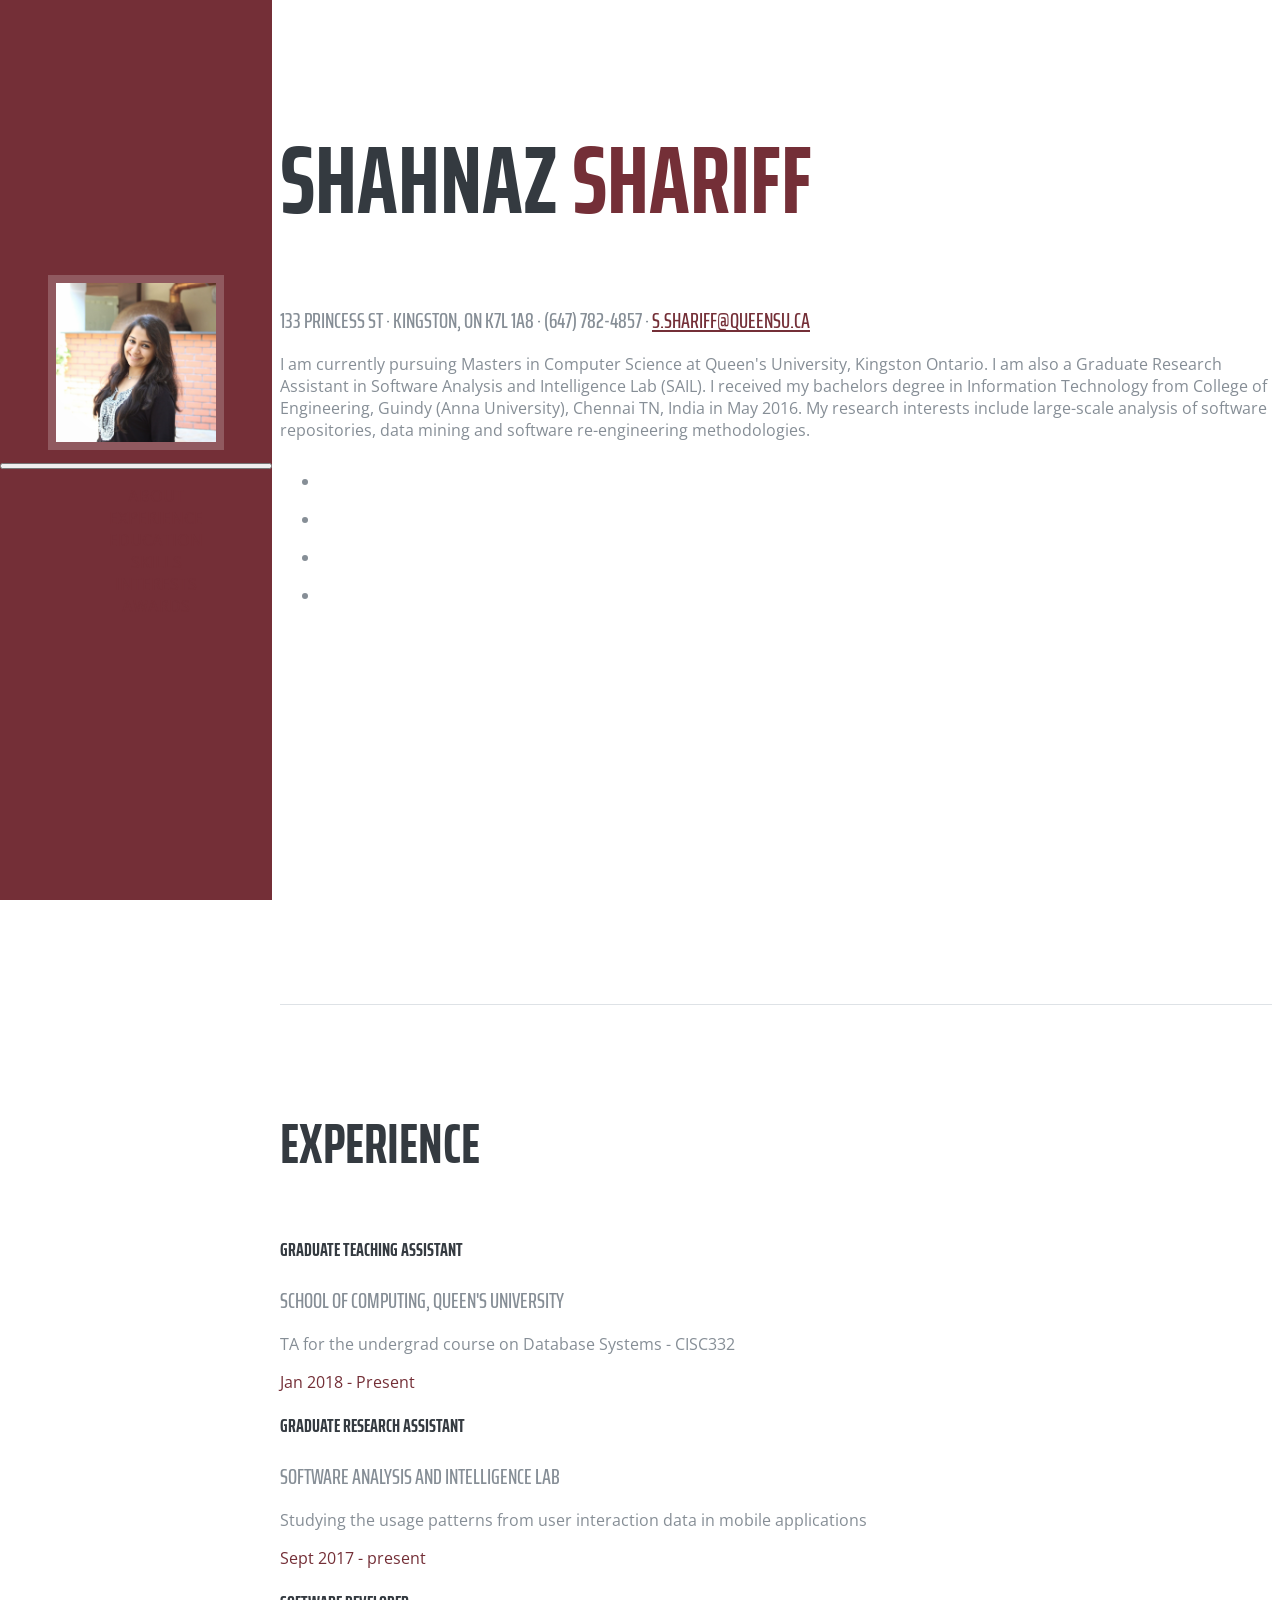
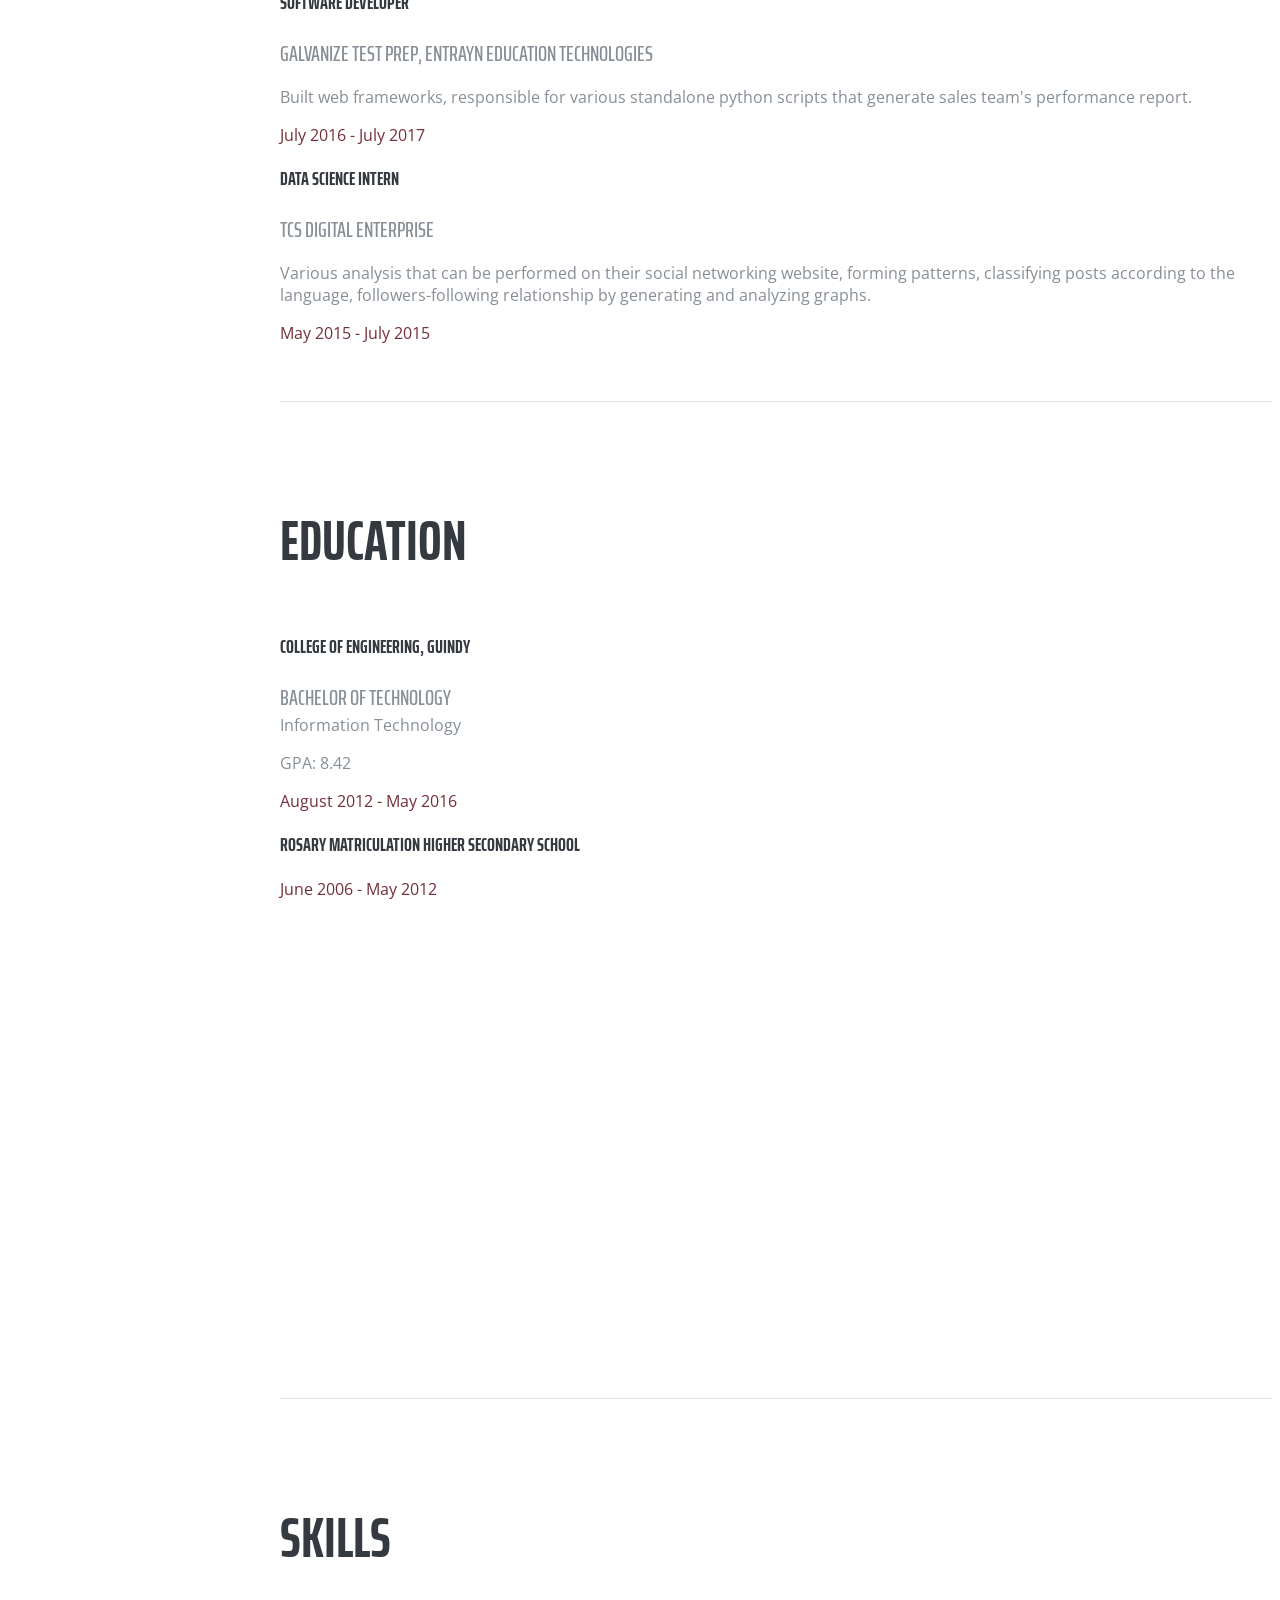
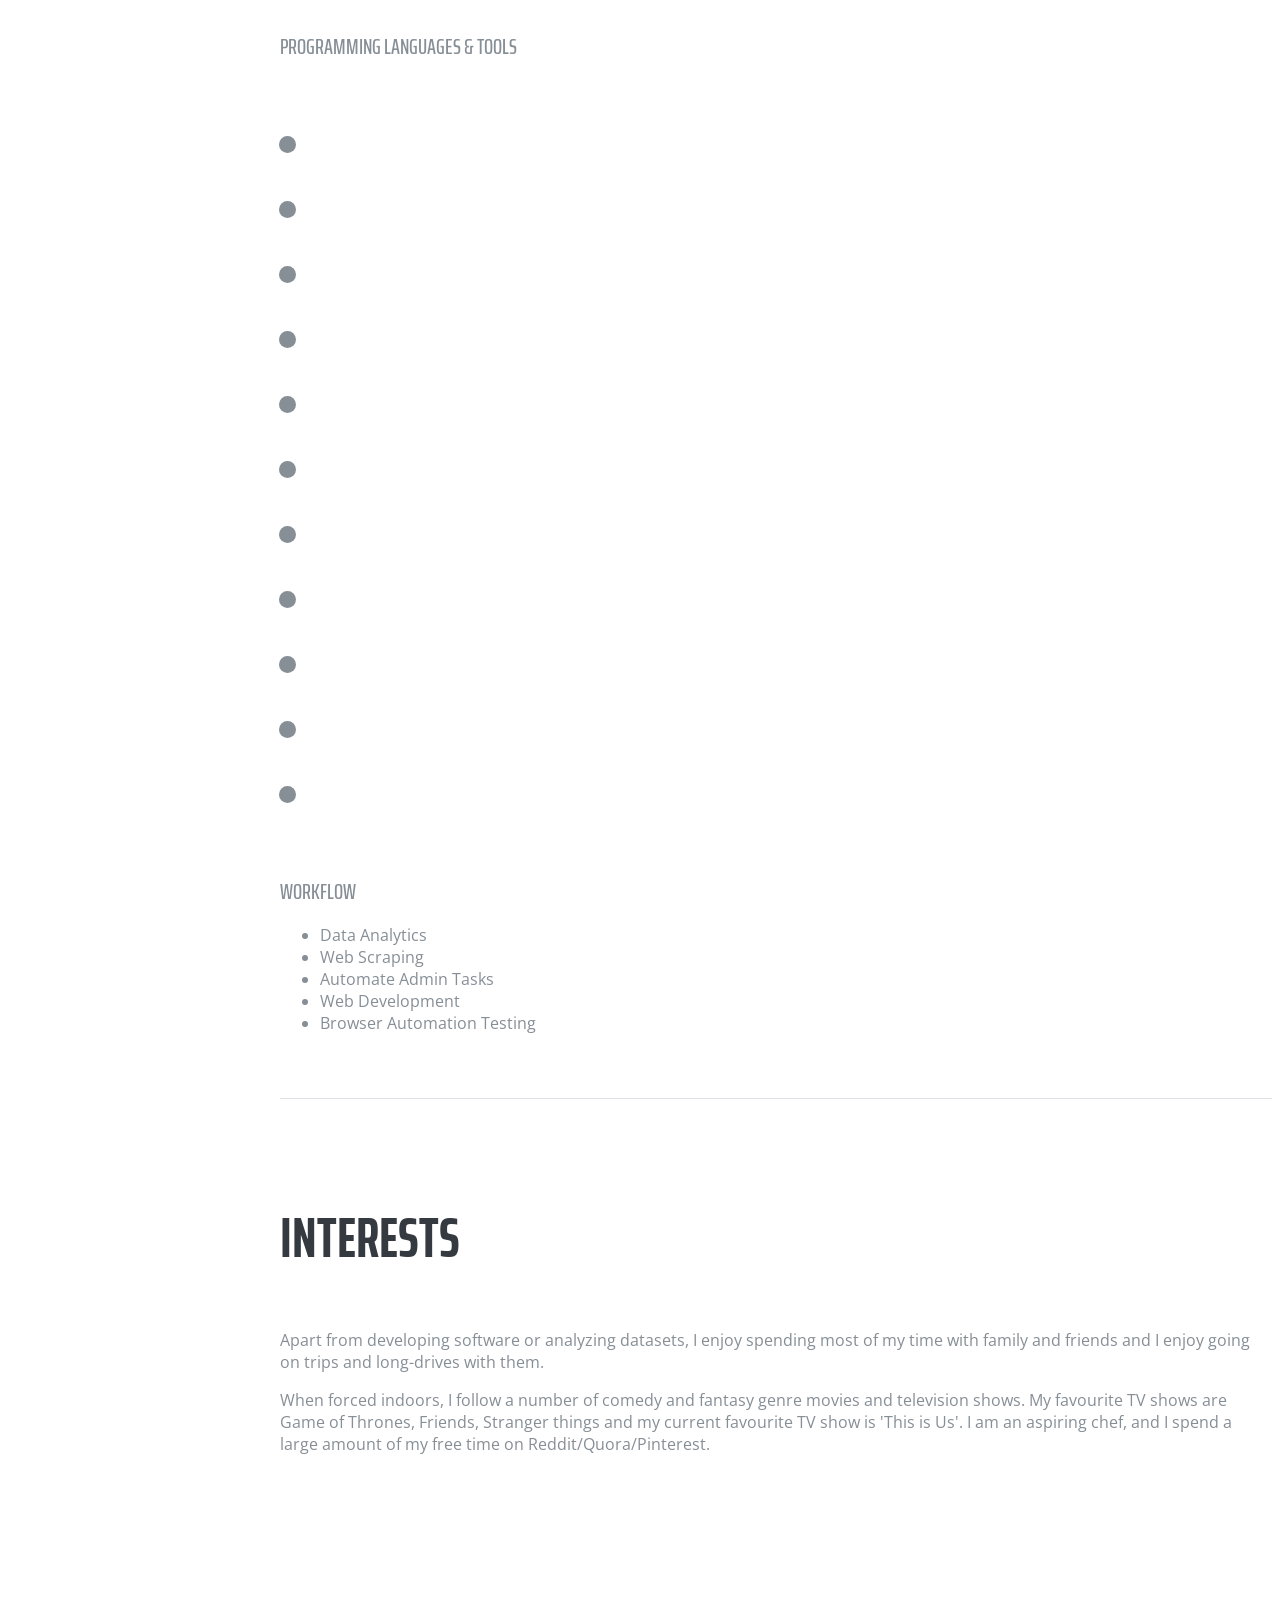
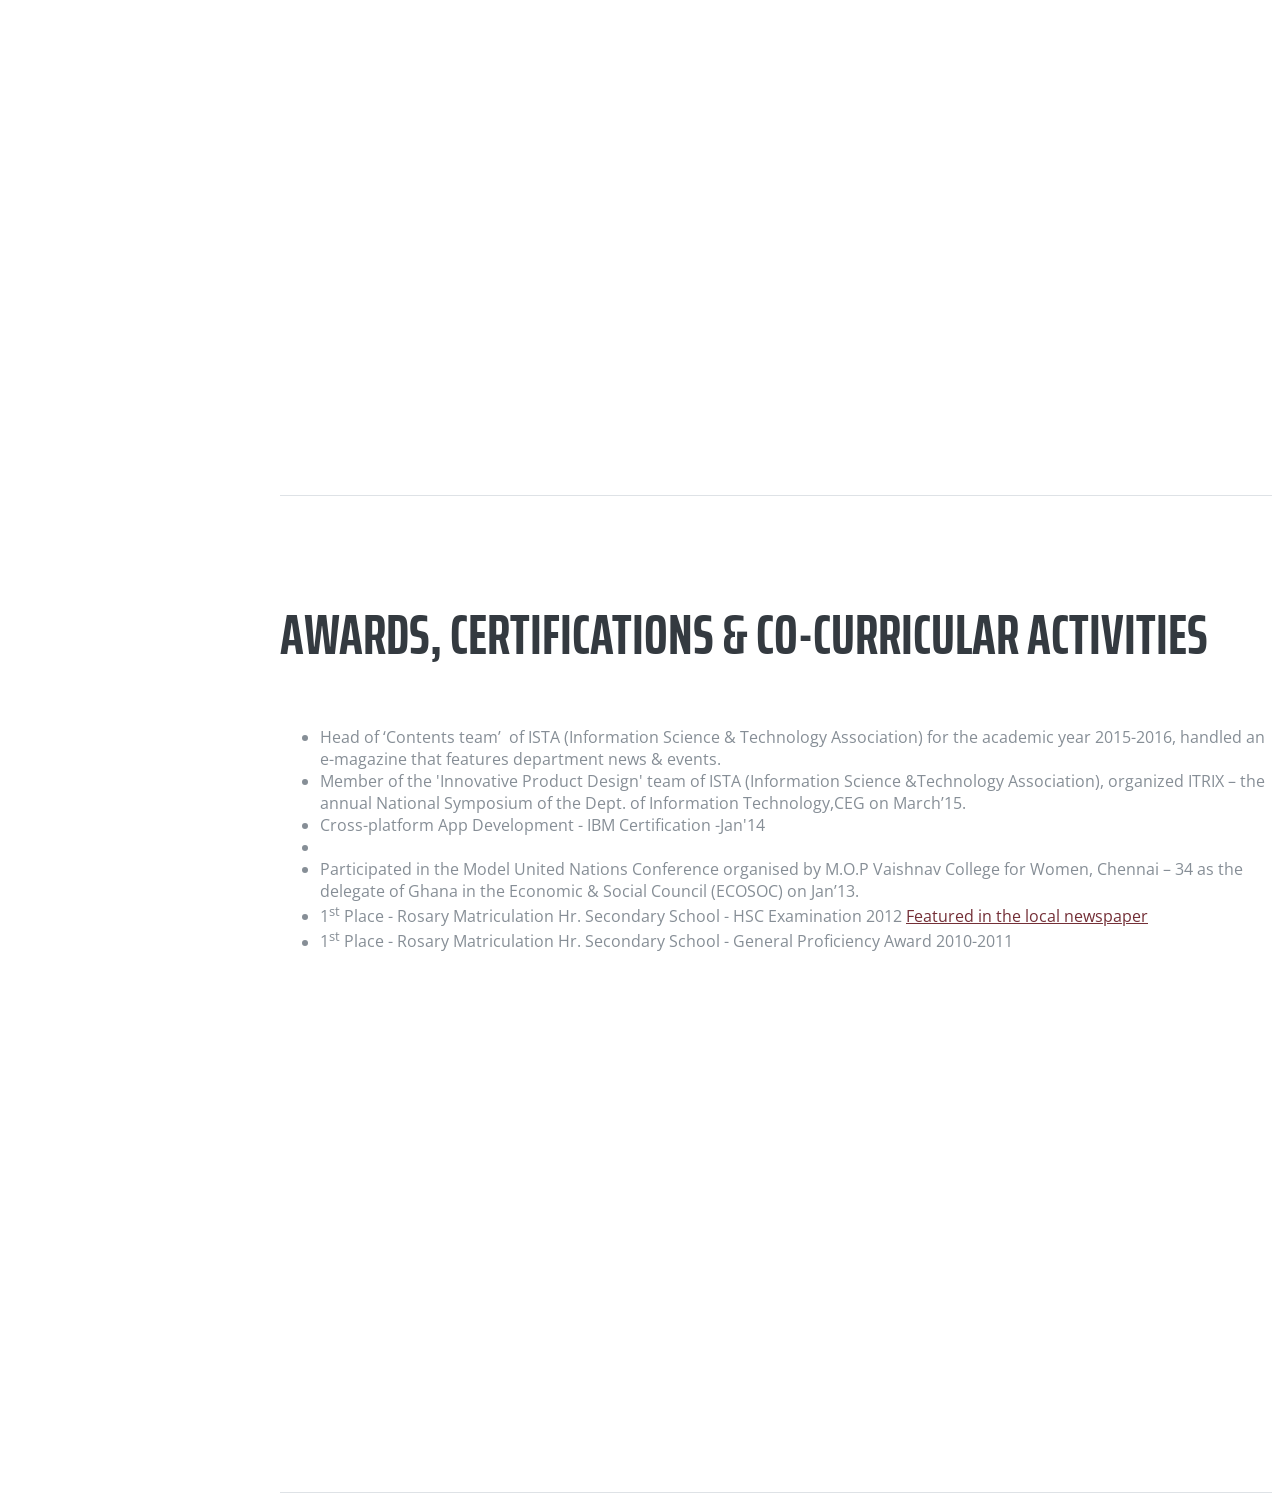
==== index.html @ 5e407c9b "change workflow" ====
<!DOCTYPE html>
<html lang="en">

  <head>

    <meta charset="utf-8">
    <meta name="viewport" content="width=device-width, initial-scale=1, shrink-to-fit=no">
    <meta name="description" content="">
    <meta name="author" content="">

    <title>Resume - Start Bootstrap Theme</title>

    <!-- Bootstrap core CSS -->
    <link href="vendor/bootstrap/css/bootstrap.min.css" rel="stylesheet">

    <!-- Custom fonts for this template -->
    <link href="https://fonts.googleapis.com/css?family=Saira+Extra+Condensed:100,200,300,400,500,600,700,800,900" rel="stylesheet">
    <link href="https://fonts.googleapis.com/css?family=Open+Sans:300,300i,400,400i,600,600i,700,700i,800,800i" rel="stylesheet">
    <link href="vendor/font-awesome/css/font-awesome.min.css" rel="stylesheet">
    <link href="vendor/devicons/css/devicons.min.css" rel="stylesheet">
    <link href="vendor/simple-line-icons/css/simple-line-icons.css" rel="stylesheet">

    <!-- Custom styles for this template -->
    <link href="css/resume.min.css" rel="stylesheet">

  </head>

  <body id="page-top">

    <nav class="navbar navbar-expand-lg navbar-dark bg-primary fixed-top" id="sideNav">
      <a class="navbar-brand js-scroll-trigger" href="#page-top">
        <span class="d-block d-lg-none"></span>
        <span class="d-none d-lg-block">
          <img class="img-fluid img-profile rounded-circle mx-auto mb-2" src="img/profile.jpg" alt="">
        </span>
      </a>
      <button class="navbar-toggler" type="button" data-toggle="collapse" data-target="#navbarSupportedContent" aria-controls="navbarSupportedContent" aria-expanded="false" aria-label="Toggle navigation">
        <span class="navbar-toggler-icon"></span>
      </button>
      <div class="collapse navbar-collapse" id="navbarSupportedContent">
        <ul class="navbar-nav">
          <li class="nav-item">
            <a class="nav-link js-scroll-trigger" href="#about">About</a>
          </li>
          <li class="nav-item">
            <a class="nav-link js-scroll-trigger" href="#experience">Experience</a>
          </li>
          <li class="nav-item">
            <a class="nav-link js-scroll-trigger" href="#education">Education</a>
          </li>
          <li class="nav-item">
            <a class="nav-link js-scroll-trigger" href="#skills">Skills</a>
          </li>
          <li class="nav-item">
            <a class="nav-link js-scroll-trigger" href="#interests">Interests</a>
          </li>
          <li class="nav-item">
            <a class="nav-link js-scroll-trigger" href="#awards">Awards</a>
          </li>
        </ul>
      </div>
    </nav>

    <div class="container-fluid p-0">

      <section class="resume-section p-3 p-lg-5 d-flex d-column" id="about">
        <div class="my-auto">
          <h1 class="mb-0">Shahnaz
            <span class="text-primary">Shariff</span>
          </h1>
          <div class="subheading mb-5">133 Princess St · Kingston, ON K7L 1A8 · (647) 782-4857 ·
            <a href="mailto:name@email.com">s.shariff@queensu.ca</a>
          </div>
          <p class="mb-5">I am currently pursuing Masters in Computer Science at Queen's University, Kingston Ontario. I am also a Graduate Research Assistant in Software Analysis and Intelligence Lab (SAIL). I received my bachelors degree in Information Technology from College of Engineering, Guindy (Anna University), Chennai TN, India in May 2016. My research interests include large-scale analysis of software repositories, data mining and software re-engineering methodologies.  </p>
          <ul class="list-inline list-social-icons mb-0">
            <li class="list-inline-item">
              <a href="https://www.facebook.com/shah.152">
                <span class="fa-stack fa-lg">
                  <i class="fa fa-circle fa-stack-2x"></i>
                  <i class="fa fa-facebook fa-stack-1x fa-inverse"></i>
                </span>
              </a>
            </li>
            <li class="list-inline-item">
              <a href="https://www.instagram.com/shahnazshariff/">
                <span class="fa-stack fa-lg">
                  <i class="fa fa-circle fa-stack-2x"></i>
                  <i class="fa fa-instagram fa-stack-1x fa-inverse"></i>
                </span>
              </a>
            </li>
            <li class="list-inline-item">
              <a href="https://www.linkedin.com/in/shahnazshariff/">
                <span class="fa-stack fa-lg">
                  <i class="fa fa-circle fa-stack-2x"></i>
                  <i class="fa fa-linkedin fa-stack-1x fa-inverse"></i>
                </span>
              </a>
            </li>
            <li class="list-inline-item">
              <a href="https://github.com/shahnazmshariff">
                <span class="fa-stack fa-lg">
                  <i class="fa fa-circle fa-stack-2x"></i>
                  <i class="fa fa-github fa-stack-1x fa-inverse"></i>
                </span>
              </a>
            </li>
          </ul>
        </div>
      </section>

      <section class="resume-section p-3 p-lg-5 d-flex flex-column" id="experience">
        <div class="my-auto">
          <h2 class="mb-5">Experience</h2>

          <div class="resume-item d-flex flex-column flex-md-row mb-5">
            <div class="resume-content mr-auto">
              <h3 class="mb-0">Graduate Teaching Assistant</h3>
              <div class="subheading mb-3">School of Computing, Queen's University</div>
              <p>TA for the undergrad course on Database Systems - CISC332</p>
            </div>
            <div class="resume-date text-md-right">
              <span class="text-primary">Jan 2018 - Present</span>
            </div>
          </div>

          <div class="resume-item d-flex flex-column flex-md-row mb-5">
            <div class="resume-content mr-auto">
              <h3 class="mb-0">Graduate Research Assistant</h3>
              <div class="subheading mb-3">Software Analysis and Intelligence Lab</div>
              <p>Studying the usage patterns from user interaction data in mobile applications</p>
            </div>
            <div class="resume-date text-md-right">
              <span class="text-primary">Sept 2017 - present</span>
            </div>
          </div>

          <div class="resume-item d-flex flex-column flex-md-row mb-5">
            <div class="resume-content mr-auto">
              <h3 class="mb-0">Software Developer</h3>
              <div class="subheading mb-3">Galvanize Test Prep, Entrayn Education Technologies</div>
              <p>Built web frameworks, responsible for various standalone python scripts that generate sales team's performance report.</p>
            </div>
            <div class="resume-date text-md-right">
              <span class="text-primary">July 2016 - July 2017</span>
            </div>
          </div>

          <div class="resume-item d-flex flex-column flex-md-row">
            <div class="resume-content mr-auto">
              <h3 class="mb-0">Data Science Intern</h3>
              <div class="subheading mb-3">TCS Digital Enterprise</div>
              <p>Various analysis that can be performed on their social networking website, forming patterns, classifying posts according to the language, followers-following relationship by generating and analyzing graphs.</p>
            </div>
            <div class="resume-date text-md-right">
              <span class="text-primary">May 2015 - July 2015</span>
            </div>
          </div>

        </div>

      </section>

      <section class="resume-section p-3 p-lg-5 d-flex flex-column" id="education">
        <div class="my-auto">
          <h2 class="mb-5">Education</h2>

          <div class="resume-item d-flex flex-column flex-md-row mb-5">
            <div class="resume-content mr-auto">
              <h3 class="mb-0">College of Engineering, Guindy</h3>
              <div class="subheading mb-3">Bachelor of Technology</div>
              <div>Information Technology</div>
              <p>GPA: 8.42</p>
            </div>
            <div class="resume-date text-md-right">
              <span class="text-primary">August 2012 - May 2016</span>
            </div>
          </div>

          <div class="resume-item d-flex flex-column flex-md-row">
            <div class="resume-content mr-auto">
              <h3 class="mb-0">Rosary Matriculation Higher Secondary School</h3>
              <div class="subheading mb-3"></div>
              <p></p>
            </div>
            <div class="resume-date text-md-right">
              <span class="text-primary">June 2006 - May 2012</span>
            </div>
          </div>

        </div>
      </section>

      <section class="resume-section p-3 p-lg-5 d-flex flex-column" id="skills">
        <div class="my-auto">
          <h2 class="mb-5">Skills</h2>

          <div class="subheading mb-3">Programming Languages &amp; Tools</div>
          <ul class="list-inline list-icons">
            <li class="list-inline-item">
              <i class="devicons devicons-html5" title="HTML"></i>
            </li>
            <li class="list-inline-item">
              <i class="devicons devicons-css3" title="CSS"></i>
            </li>
            <li class="list-inline-item">
              <i class="devicons devicons-javascript" title="JS"></i>
            </li>
            <li class="list-inline-item">
              <i class="devicons devicons-jquery" title="JQuery"></i>
            </li>
            <li class="list-inline-item">
              <i class="devicons devicons-python" title="Python"></i>
            </li>
            <li class="list-inline-item">
              <i class="devicons devicons-postgresql" title="Postgresql"></i>
            </li>
            <li class="list-inline-item">
              <i class="devicons devicons-ubuntu" title="Ubuntu"></i>
            </li>
            <li class="list-inline-item">
              <i class="devicons devicons-linux" title="Linux"></i>
            </li>
            <li class="list-inline-item">
              <i class="devicons devicons-docker" title="Docker"></i>
            </li>
            <li class="list-inline-item">
              <i class="devicons devicons-drupal" title="Drupal"></i>
            </li>
            <li class="list-inline-item">
              <i class="devicons devicons-github" title="GitHub"></i>
            </li>
          </ul>

          <div class="subheading mb-3">Workflow</div>
          <ul class="fa-ul mb-0">
            <li>
              <i class="fa-li fa fa-check"></i>
              Data Analytics</li>
            <li>
              <i class="fa-li fa fa-check"></i>
              Web Scraping</li>
            <li>
              <i class="fa-li fa fa-check"></i>
              Automate Admin Tasks</li>
            <li>
              <i class="fa-li fa fa-check"></i>
              Web Development</li>
            <li>
              <i class="fa-li fa fa-check"></i>
              Browser Automation Testing</li>
          </ul>
        </div>
      </section>

      <section class="resume-section p-3 p-lg-5 d-flex flex-column" id="interests">
        <div class="my-auto">
          <h2 class="mb-5">Interests</h2>
          <p>Apart from developing software or analyzing datasets, I enjoy spending most of my time with family and friends and I enjoy going on trips and long-drives with them. </p>
          <p class="mb-0">When forced indoors, I follow a number of comedy and fantasy genre movies and television shows. My favourite TV shows are Game of Thrones, Friends, Stranger things and my current favourite TV show is 'This is Us'. I am an aspiring chef, and I spend a large amount of my free time on Reddit/Quora/Pinterest. </p>
        </div>
      </section>

      <section class="resume-section p-3 p-lg-5 d-flex flex-column" id="awards">
        <div class="my-auto">
          <h2 class="mb-5">Awards, Certifications &amp; Co-Curricular Activities</h2>
          <ul class="fa-ul mb-0">
            <li>
              <i class="fa-li fa fa-trophy text-warning"></i>Head of ‘Contents team’ ​ of ISTA (Information Science &amp; Technology Association) for the academic year 2015-2016, handled an e-magazine that features department news &amp; events.</li>
            <li>
              <i class="fa-li fa fa-trophy text-warning"></i>
              Member of the 'Innovative Product Design' team of ISTA (Information Science &amp;Technology Association), organized ITRIX – the annual National Symposium of the Dept. of Information Technology,CEG on March’15.</li>
            <li>
              <i class="fa-li fa fa-trophy text-warning"></i>
              Cross-platform App Development - IBM Certification -Jan'14</li>
            <li>
            <li>
              <i class="fa-li fa fa-trophy text-warning"></i>
              Participated in the Model United Nations Conference organised by M.O.P Vaishnav College for Women, Chennai – 34 as the delegate of Ghana in the Economic &amp; Social Council (ECOSOC) on Jan’13.</li>
            <li>
              <i class="fa-li fa fa-trophy text-warning"></i>
              1<sup>st</sup>
              Place - Rosary Matriculation Hr. Secondary School - HSC Examination 2012
              <a href="http://www.thehindu.com/features/downtown/toppers-of-mylapore/article3459130.ece">Featured in the local newspaper</a>
            </li>
            <li>
              <i class="fa-li fa fa-trophy text-warning"></i>
              1<sup>st</sup>
              Place - Rosary Matriculation Hr. Secondary School - General Proficiency Award 2010-2011</li>
          </ul>
        </div>
      </section>

    </div>

    <!-- Bootstrap core JavaScript -->
    <script src="vendor/jquery/jquery.min.js"></script>
    <script src="vendor/bootstrap/js/bootstrap.bundle.min.js"></script>

    <!-- Plugin JavaScript -->
    <script src="vendor/jquery-easing/jquery.easing.min.js"></script>

    <!-- Custom scripts for this template -->
    <script src="js/resume.min.js"></script>

  </body>

</html>
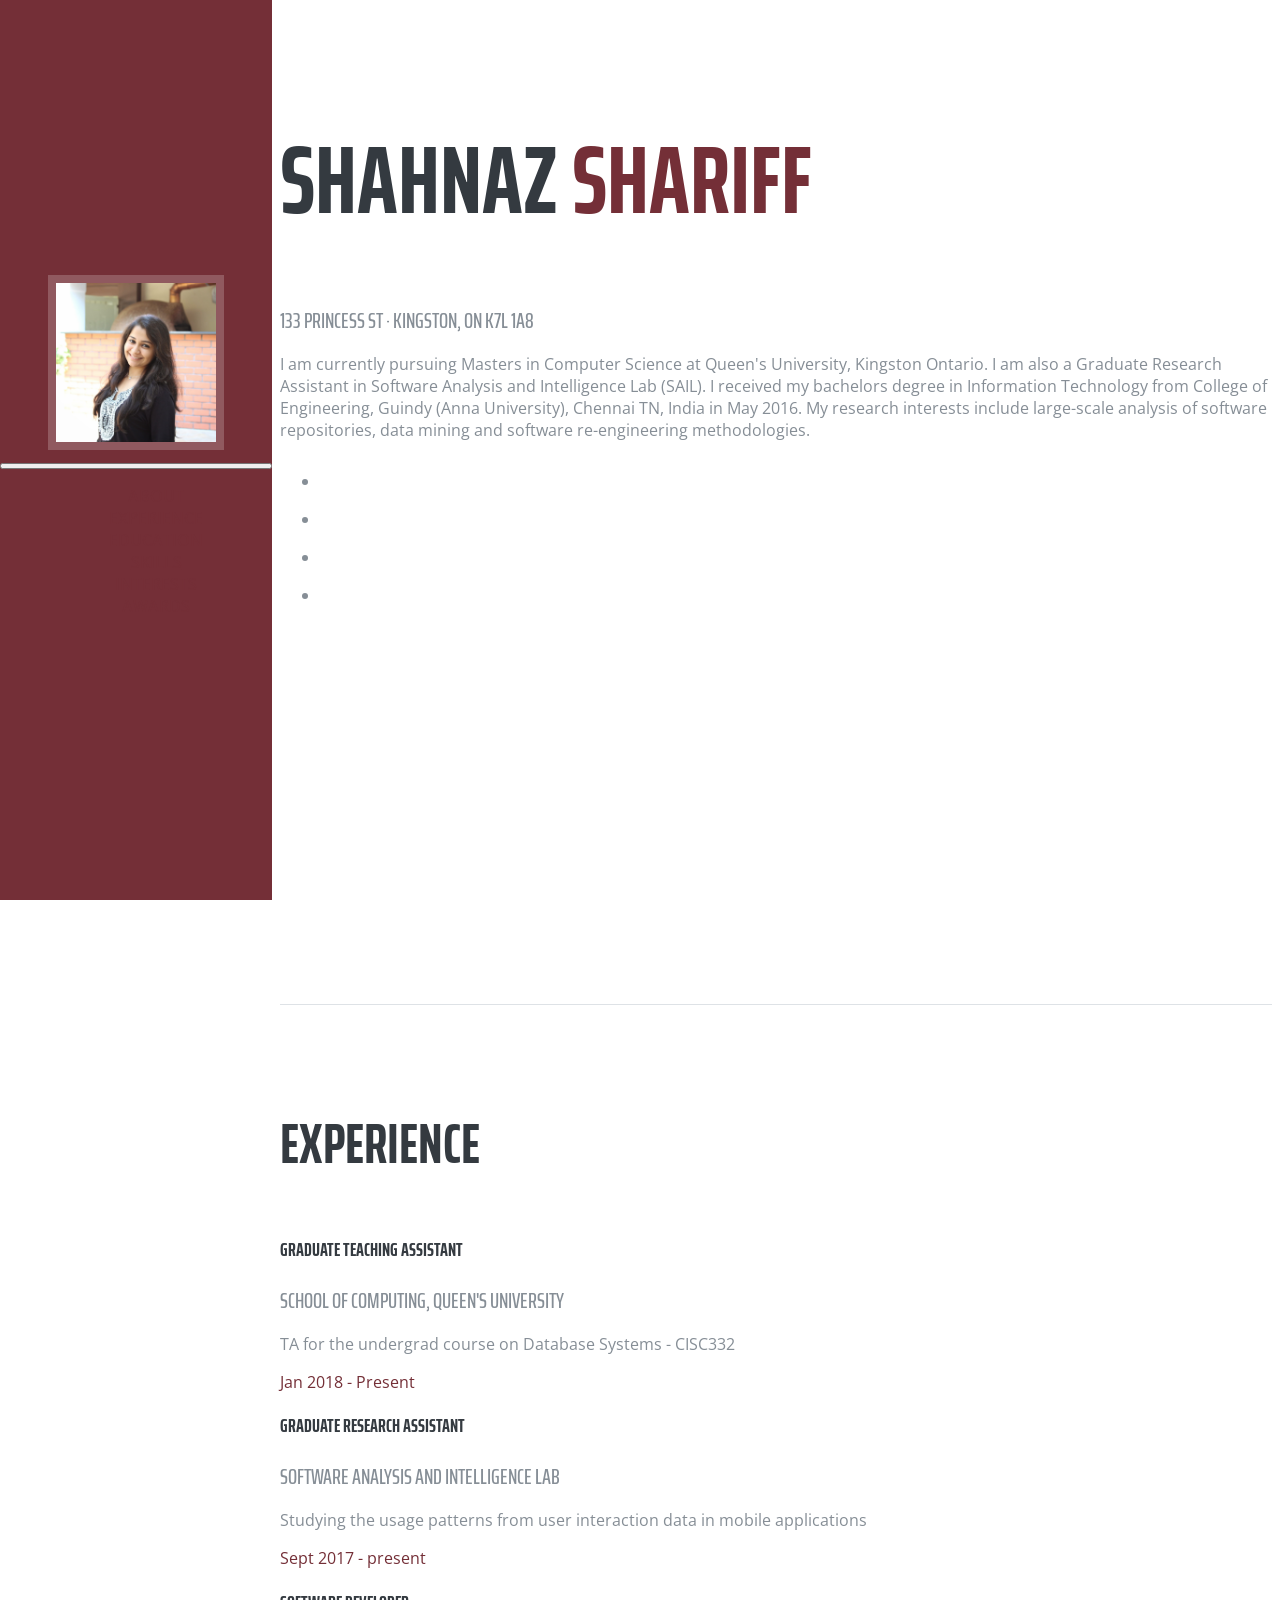
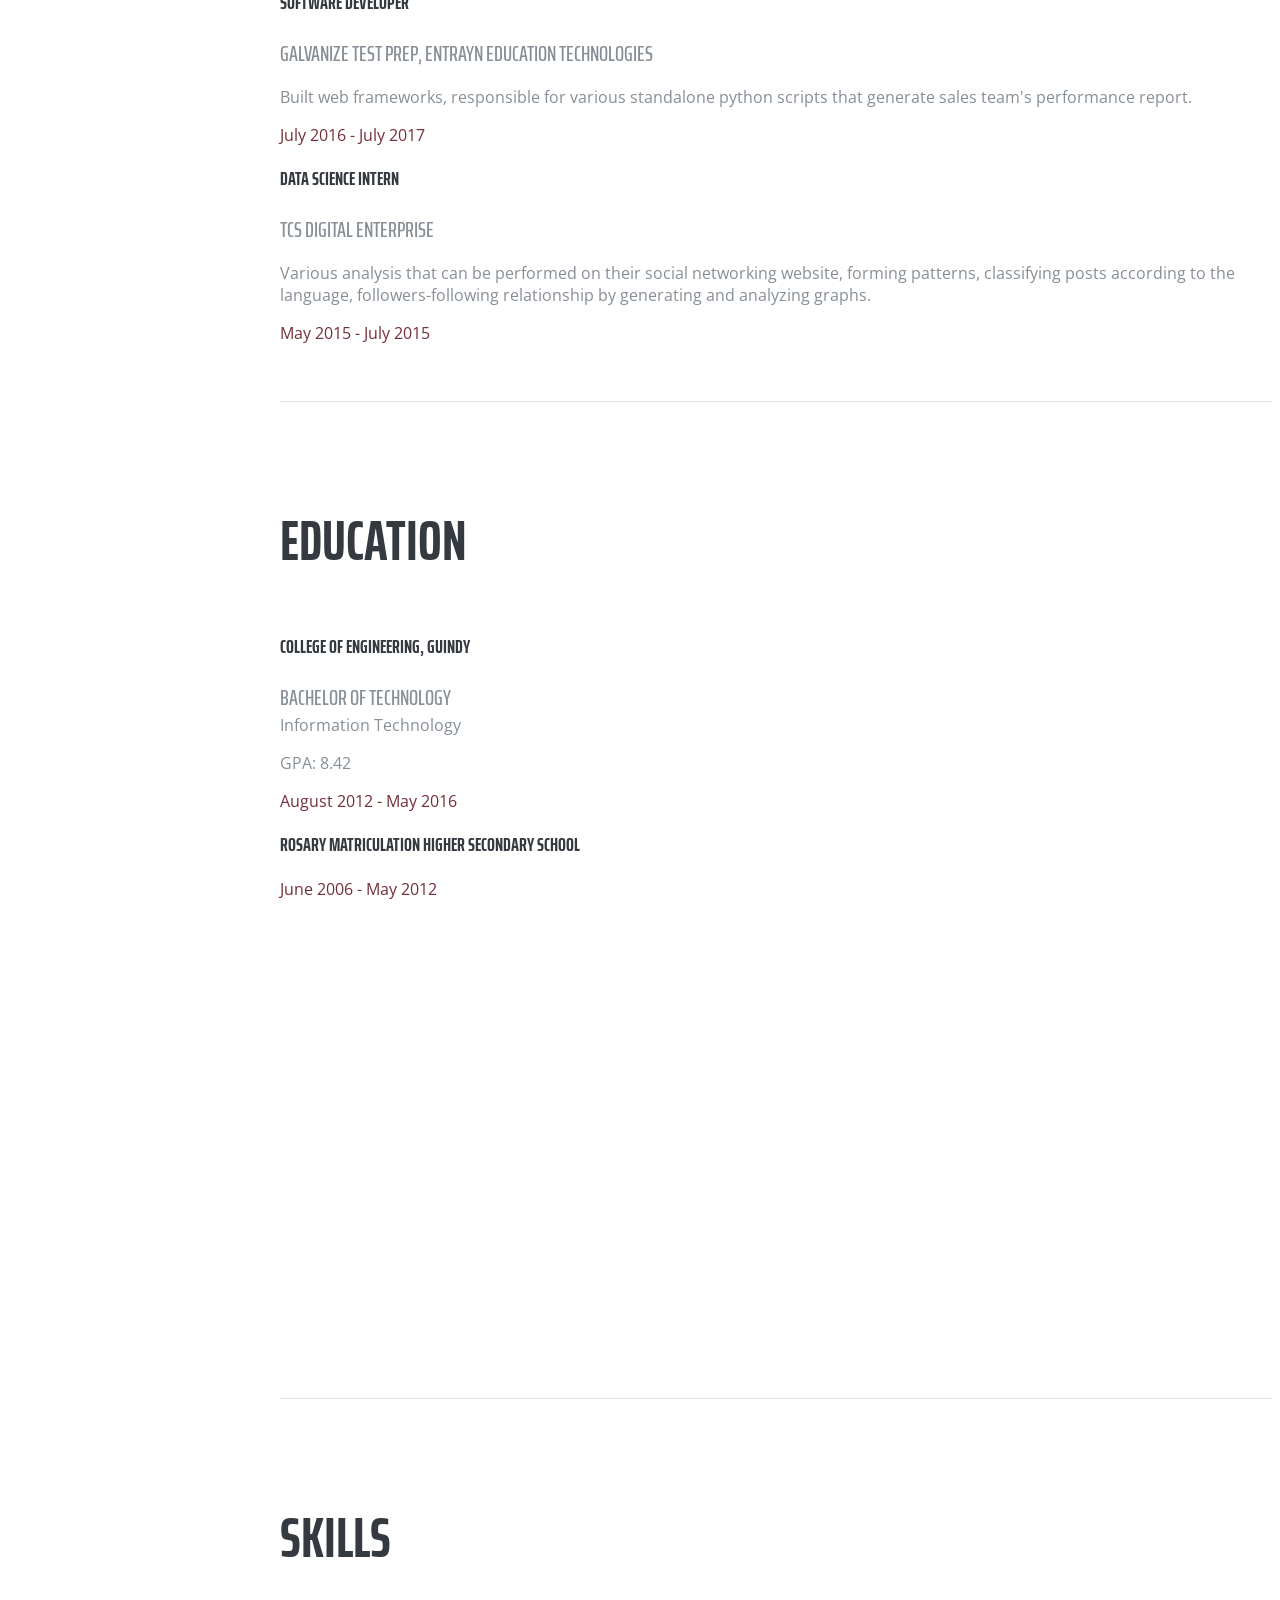
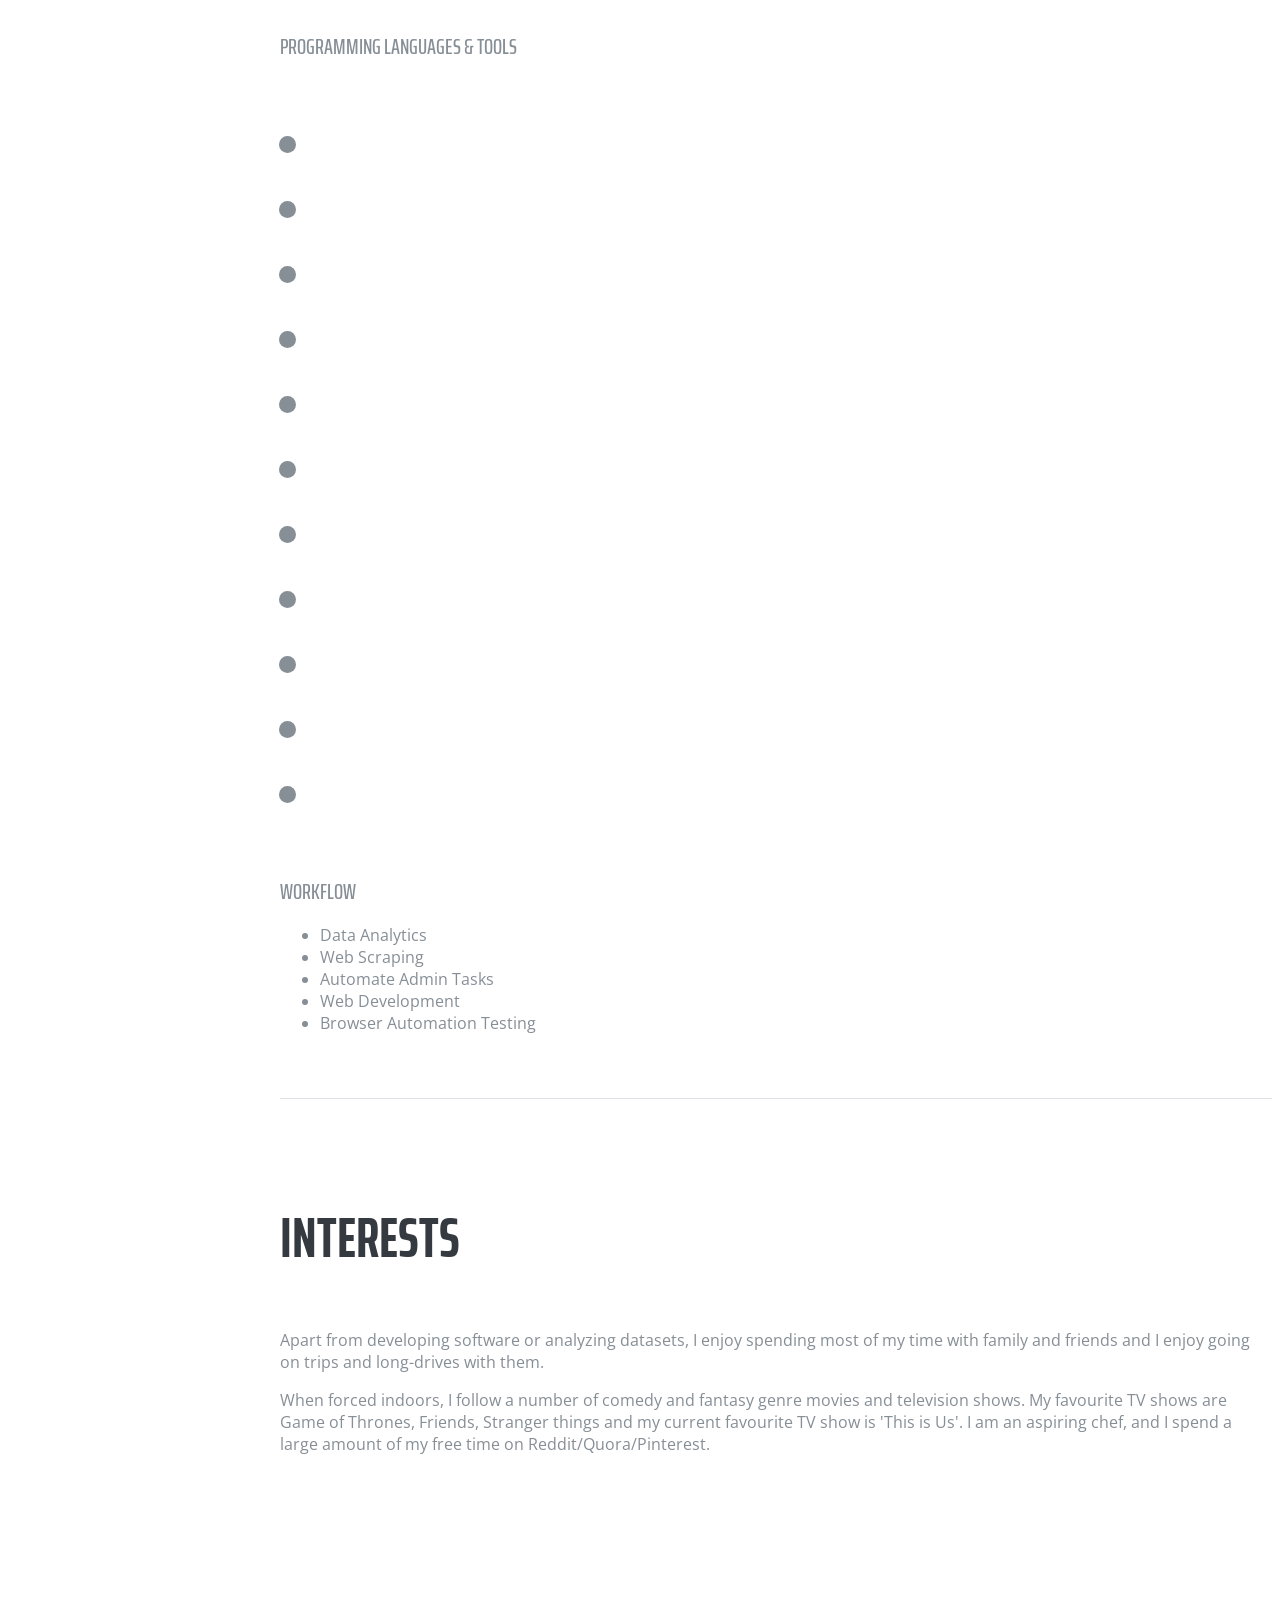
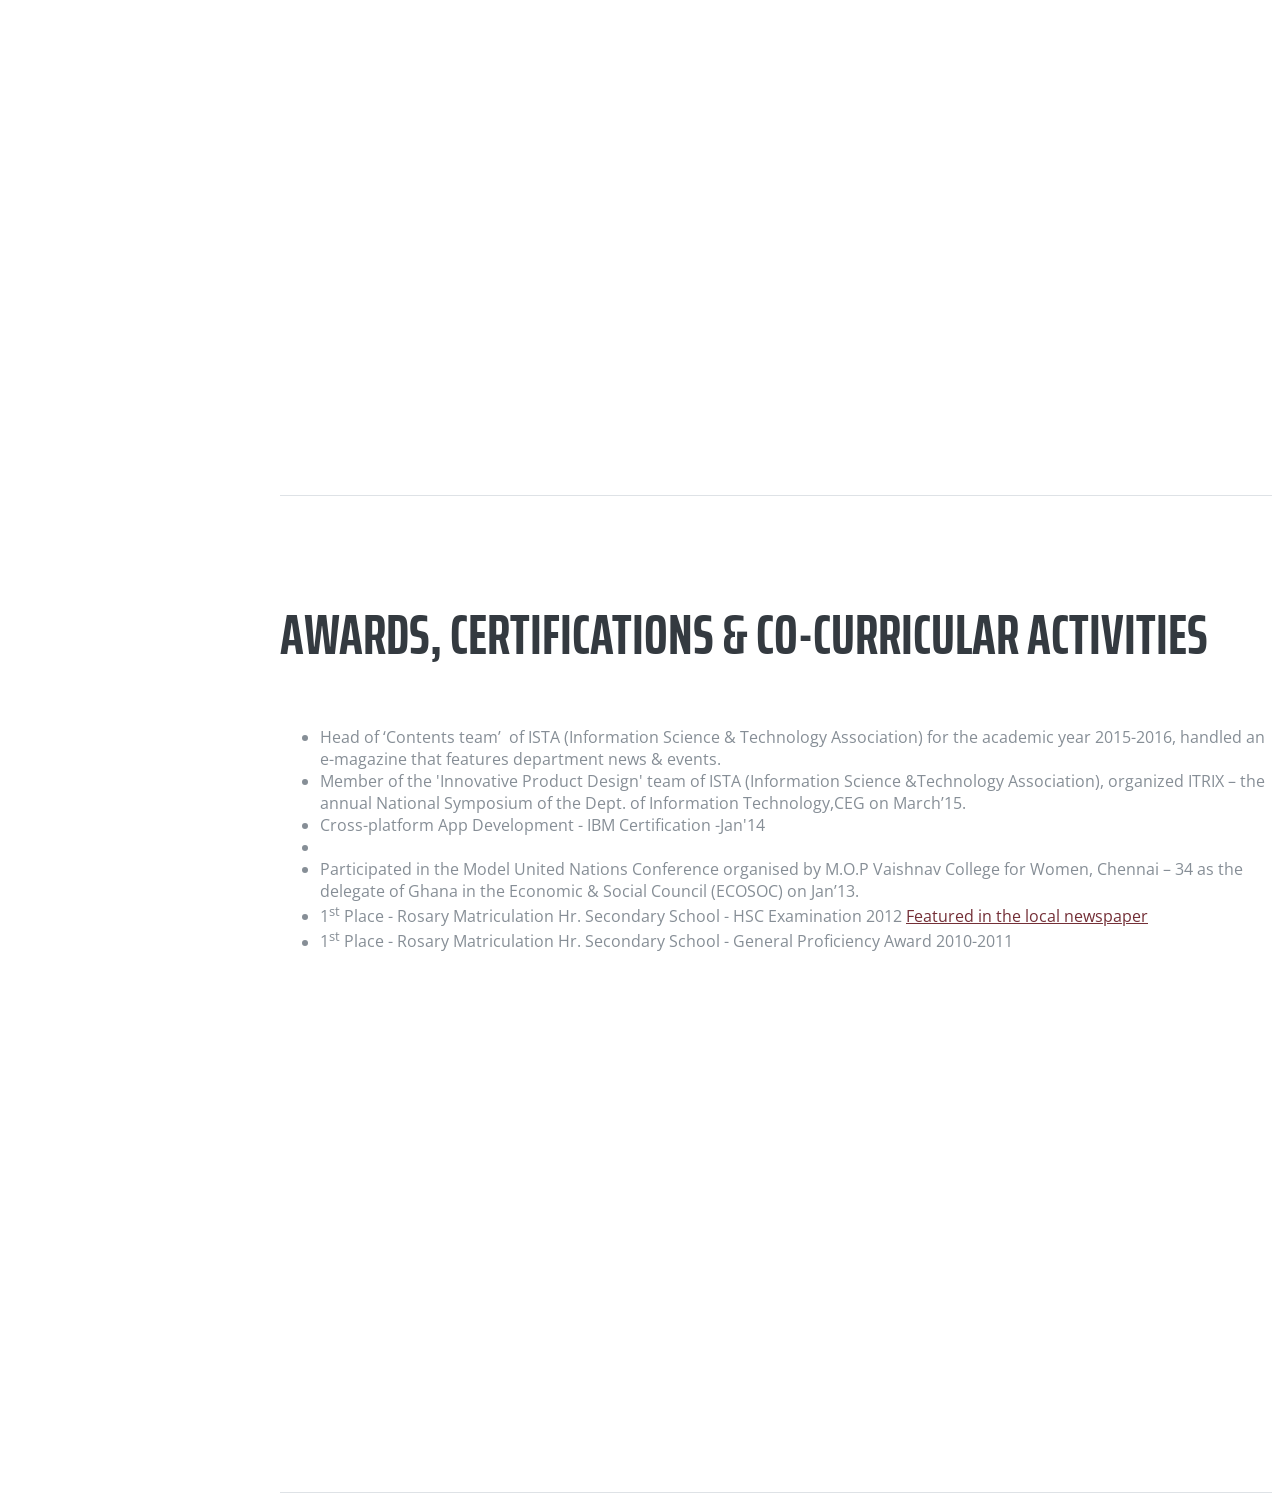
==== commit ac39200e: "remove phone number, email ID" ====
--- a/index.html
+++ b/index.html
@@ -8,7 +8,7 @@
     <meta name="description" content="">
     <meta name="author" content="">
 
-    <title>Resume - Start Bootstrap Theme</title>
+    <title>Shahnaz Shariff - Website</title>
 
     <!-- Bootstrap core CSS -->
     <link href="vendor/bootstrap/css/bootstrap.min.css" rel="stylesheet">
@@ -68,8 +68,7 @@
           <h1 class="mb-0">Shahnaz
             <span class="text-primary">Shariff</span>
           </h1>
-          <div class="subheading mb-5">133 Princess St · Kingston, ON K7L 1A8 · (647) 782-4857 ·
-            <a href="mailto:name@email.com">s.shariff@queensu.ca</a>
+          <div class="subheading mb-5">133 Princess St · Kingston, ON K7L 1A8
           </div>
           <p class="mb-5">I am currently pursuing Masters in Computer Science at Queen's University, Kingston Ontario. I am also a Graduate Research Assistant in Software Analysis and Intelligence Lab (SAIL). I received my bachelors degree in Information Technology from College of Engineering, Guindy (Anna University), Chennai TN, India in May 2016. My research interests include large-scale analysis of software repositories, data mining and software re-engineering methodologies.  </p>
           <ul class="list-inline list-social-icons mb-0">
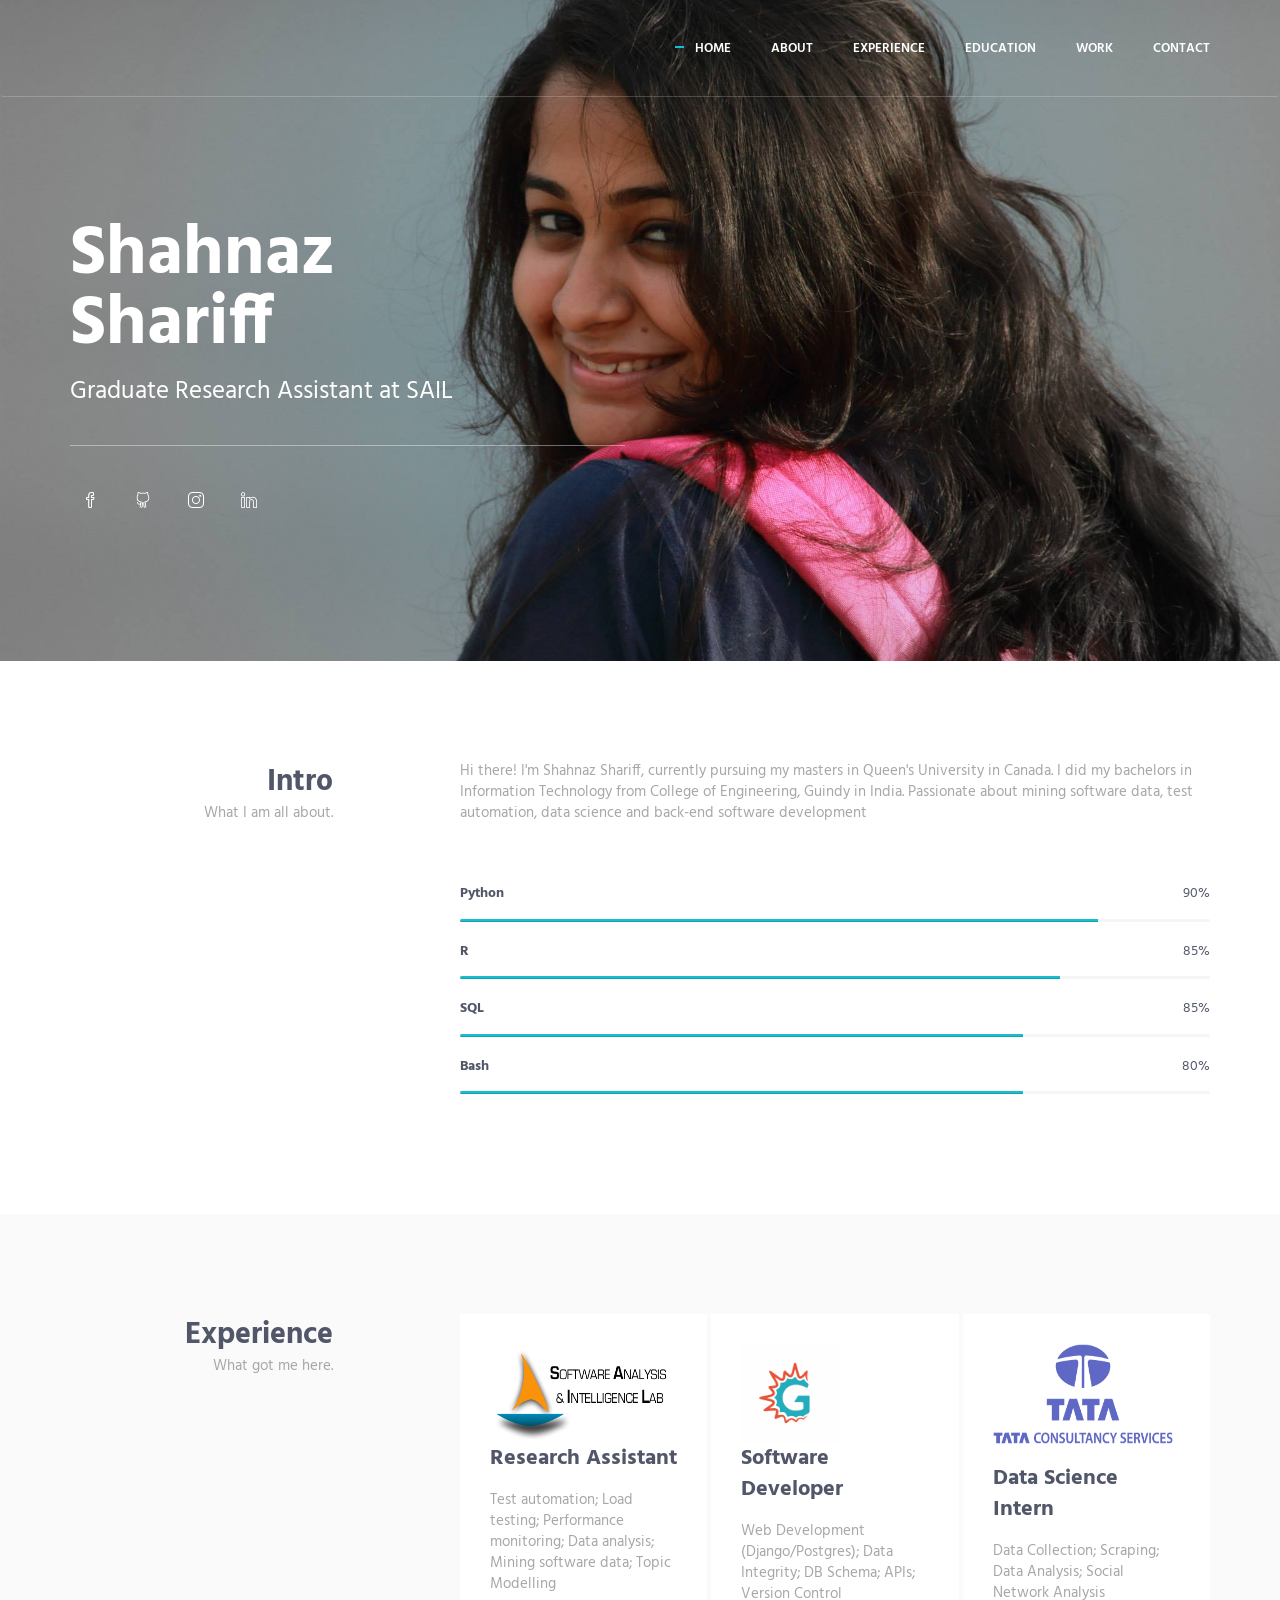
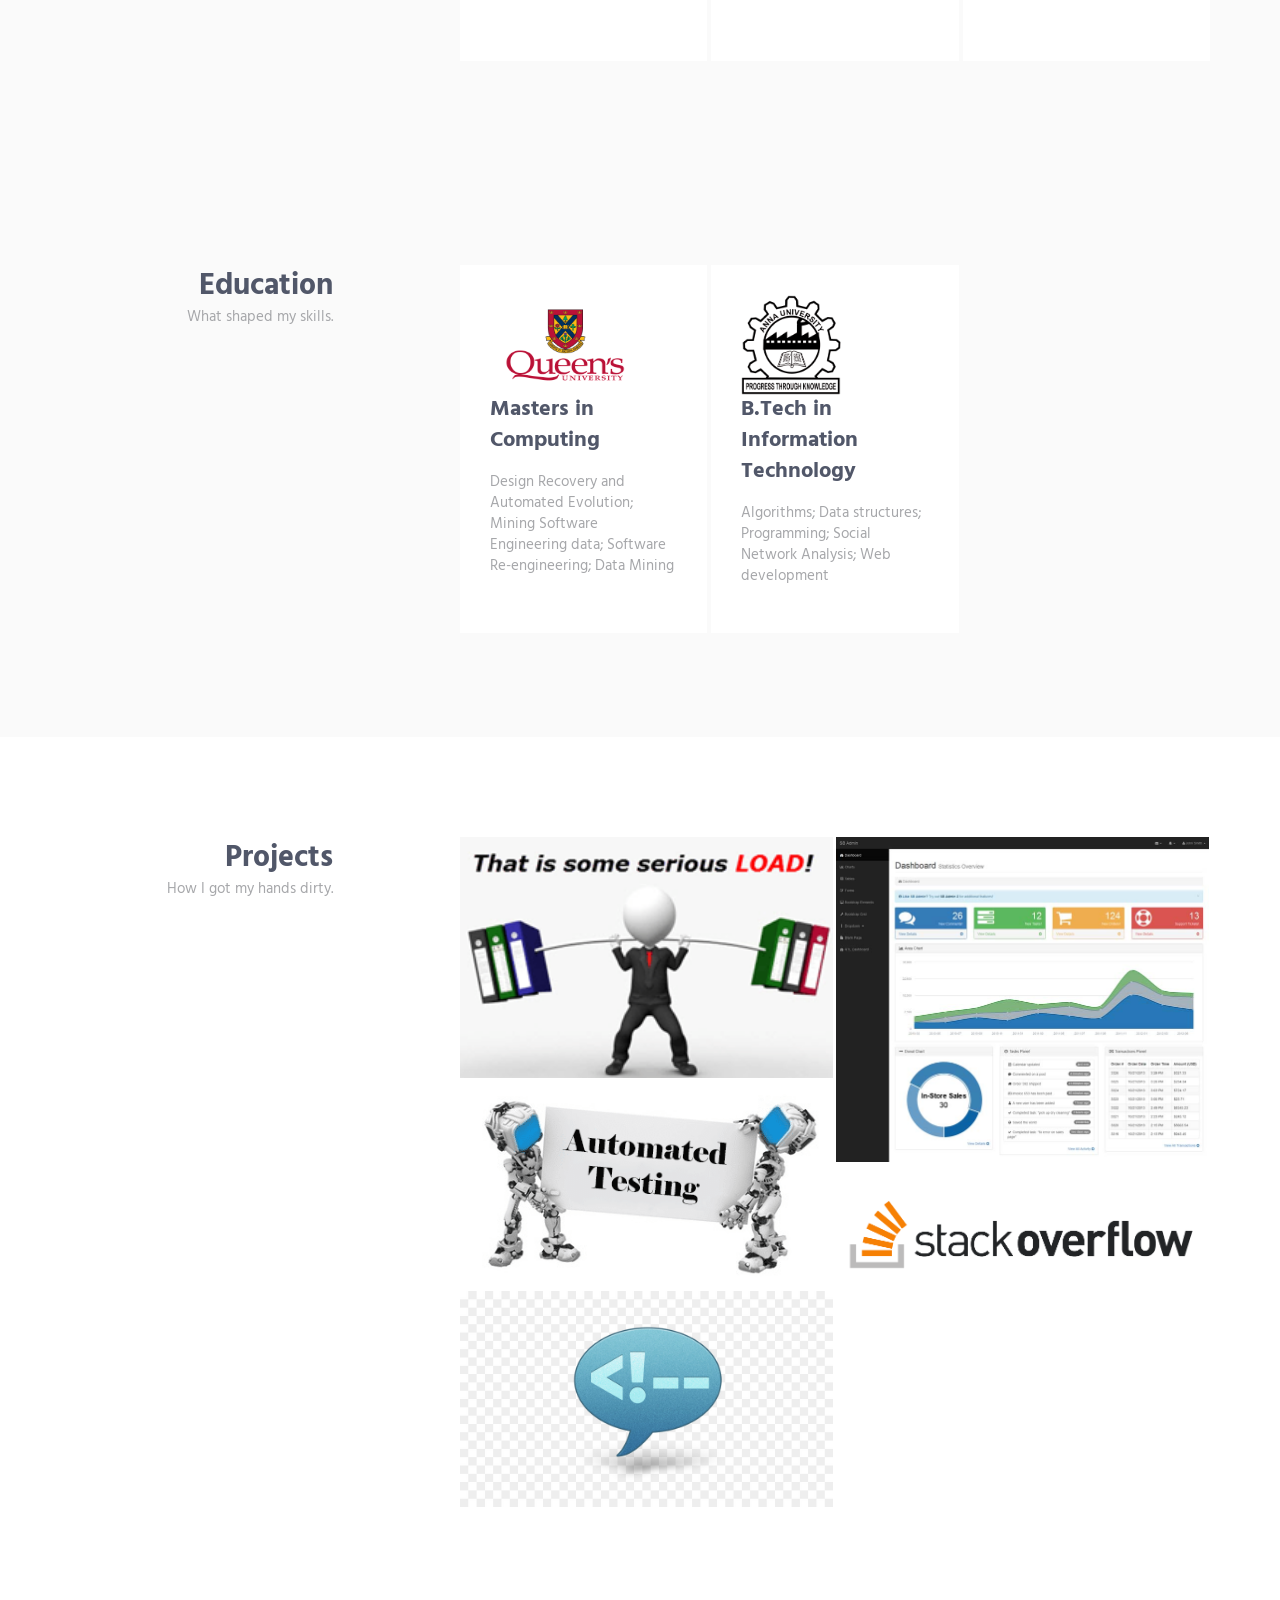
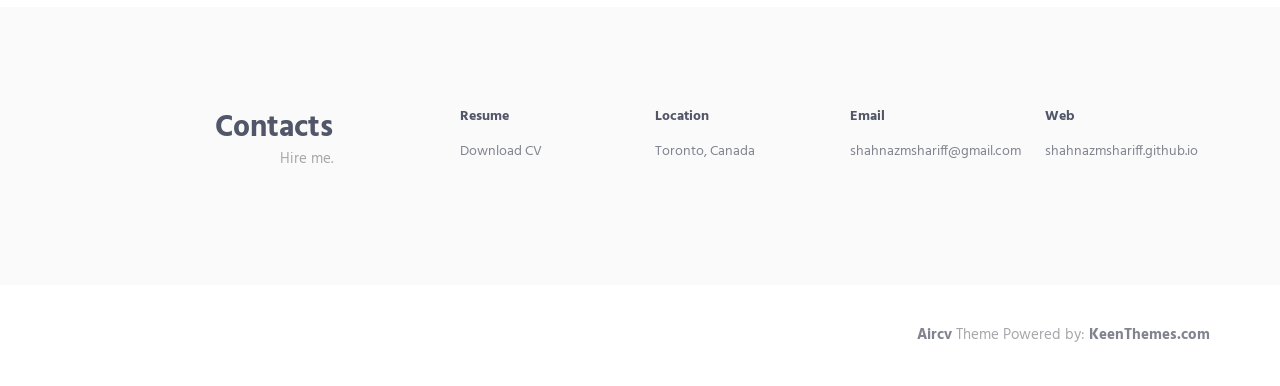
==== commit 5a986e3a: "change file structure" ====
--- a/index.html
+++ b/index.html
@@ -1,307 +1,588 @@
-<!DOCTYPE html>
-<html lang="en">
-
-  <head>
-
-    <meta charset="utf-8">
-    <meta name="viewport" content="width=device-width, initial-scale=1, shrink-to-fit=no">
-    <meta name="description" content="">
-    <meta name="author" content="">
-
-    <title>Shahnaz Shariff - Website</title>
-
-    <!-- Bootstrap core CSS -->
-    <link href="vendor/bootstrap/css/bootstrap.min.css" rel="stylesheet">
-
-    <!-- Custom fonts for this template -->
-    <link href="https://fonts.googleapis.com/css?family=Saira+Extra+Condensed:100,200,300,400,500,600,700,800,900" rel="stylesheet">
-    <link href="https://fonts.googleapis.com/css?family=Open+Sans:300,300i,400,400i,600,600i,700,700i,800,800i" rel="stylesheet">
-    <link href="vendor/font-awesome/css/font-awesome.min.css" rel="stylesheet">
-    <link href="vendor/devicons/css/devicons.min.css" rel="stylesheet">
-    <link href="vendor/simple-line-icons/css/simple-line-icons.css" rel="stylesheet">
-
-    <!-- Custom styles for this template -->
-    <link href="css/resume.min.css" rel="stylesheet">
-
-  </head>
-
-  <body id="page-top">
-
-    <nav class="navbar navbar-expand-lg navbar-dark bg-primary fixed-top" id="sideNav">
-      <a class="navbar-brand js-scroll-trigger" href="#page-top">
-        <span class="d-block d-lg-none"></span>
-        <span class="d-none d-lg-block">
-          <img class="img-fluid img-profile rounded-circle mx-auto mb-2" src="img/profile.jpg" alt="">
-        </span>
-      </a>
-      <button class="navbar-toggler" type="button" data-toggle="collapse" data-target="#navbarSupportedContent" aria-controls="navbarSupportedContent" aria-expanded="false" aria-label="Toggle navigation">
-        <span class="navbar-toggler-icon"></span>
-      </button>
-      <div class="collapse navbar-collapse" id="navbarSupportedContent">
-        <ul class="navbar-nav">
-          <li class="nav-item">
-            <a class="nav-link js-scroll-trigger" href="#about">About</a>
-          </li>
-          <li class="nav-item">
-            <a class="nav-link js-scroll-trigger" href="#experience">Experience</a>
-          </li>
-          <li class="nav-item">
-            <a class="nav-link js-scroll-trigger" href="#education">Education</a>
-          </li>
-          <li class="nav-item">
-            <a class="nav-link js-scroll-trigger" href="#skills">Skills</a>
-          </li>
-          <li class="nav-item">
-            <a class="nav-link js-scroll-trigger" href="#interests">Interests</a>
-          </li>
-          <li class="nav-item">
-            <a class="nav-link js-scroll-trigger" href="#awards">Awards</a>
-          </li>
-        </ul>
-      </div>
-    </nav>
-
-    <div class="container-fluid p-0">
-
-      <section class="resume-section p-3 p-lg-5 d-flex d-column" id="about">
-        <div class="my-auto">
-          <h1 class="mb-0">Shahnaz
-            <span class="text-primary">Shariff</span>
-          </h1>
-          <div class="subheading mb-5">133 Princess St · Kingston, ON K7L 1A8
-          </div>
-          <p class="mb-5">I am currently pursuing Masters in Computer Science at Queen's University, Kingston Ontario. I am also a Graduate Research Assistant in Software Analysis and Intelligence Lab (SAIL). I received my bachelors degree in Information Technology from College of Engineering, Guindy (Anna University), Chennai TN, India in May 2016. My research interests include large-scale analysis of software repositories, data mining and software re-engineering methodologies.  </p>
-          <ul class="list-inline list-social-icons mb-0">
-            <li class="list-inline-item">
-              <a href="https://www.facebook.com/shah.152">
-                <span class="fa-stack fa-lg">
-                  <i class="fa fa-circle fa-stack-2x"></i>
-                  <i class="fa fa-facebook fa-stack-1x fa-inverse"></i>
-                </span>
-              </a>
-            </li>
-            <li class="list-inline-item">
-              <a href="https://www.instagram.com/shahnazshariff/">
-                <span class="fa-stack fa-lg">
-                  <i class="fa fa-circle fa-stack-2x"></i>
-                  <i class="fa fa-instagram fa-stack-1x fa-inverse"></i>
-                </span>
-              </a>
-            </li>
-            <li class="list-inline-item">
-              <a href="https://www.linkedin.com/in/shahnazshariff/">
-                <span class="fa-stack fa-lg">
-                  <i class="fa fa-circle fa-stack-2x"></i>
-                  <i class="fa fa-linkedin fa-stack-1x fa-inverse"></i>
-                </span>
-              </a>
-            </li>
-            <li class="list-inline-item">
-              <a href="https://github.com/shahnazmshariff">
-                <span class="fa-stack fa-lg">
-                  <i class="fa fa-circle fa-stack-2x"></i>
-                  <i class="fa fa-github fa-stack-1x fa-inverse"></i>
-                </span>
-              </a>
-            </li>
-          </ul>
-        </div>
-      </section>
-
-      <section class="resume-section p-3 p-lg-5 d-flex flex-column" id="experience">
-        <div class="my-auto">
-          <h2 class="mb-5">Experience</h2>
-
-          <div class="resume-item d-flex flex-column flex-md-row mb-5">
-            <div class="resume-content mr-auto">
-              <h3 class="mb-0">Graduate Teaching Assistant</h3>
-              <div class="subheading mb-3">School of Computing, Queen's University</div>
-              <p>TA for the undergrad course on Database Systems - CISC332</p>
-            </div>
-            <div class="resume-date text-md-right">
-              <span class="text-primary">Jan 2018 - Present</span>
-            </div>
-          </div>
-
-          <div class="resume-item d-flex flex-column flex-md-row mb-5">
-            <div class="resume-content mr-auto">
-              <h3 class="mb-0">Graduate Research Assistant</h3>
-              <div class="subheading mb-3">Software Analysis and Intelligence Lab</div>
-              <p>Studying the usage patterns from user interaction data in mobile applications</p>
-            </div>
-            <div class="resume-date text-md-right">
-              <span class="text-primary">Sept 2017 - present</span>
-            </div>
-          </div>
-
-          <div class="resume-item d-flex flex-column flex-md-row mb-5">
-            <div class="resume-content mr-auto">
-              <h3 class="mb-0">Software Developer</h3>
-              <div class="subheading mb-3">Galvanize Test Prep, Entrayn Education Technologies</div>
-              <p>Built web frameworks, responsible for various standalone python scripts that generate sales team's performance report.</p>
-            </div>
-            <div class="resume-date text-md-right">
-              <span class="text-primary">July 2016 - July 2017</span>
-            </div>
-          </div>
-
-          <div class="resume-item d-flex flex-column flex-md-row">
-            <div class="resume-content mr-auto">
-              <h3 class="mb-0">Data Science Intern</h3>
-              <div class="subheading mb-3">TCS Digital Enterprise</div>
-              <p>Various analysis that can be performed on their social networking website, forming patterns, classifying posts according to the language, followers-following relationship by generating and analyzing graphs.</p>
-            </div>
-            <div class="resume-date text-md-right">
-              <span class="text-primary">May 2015 - July 2015</span>
-            </div>
-          </div>
-
-        </div>
-
-      </section>
-
-      <section class="resume-section p-3 p-lg-5 d-flex flex-column" id="education">
-        <div class="my-auto">
-          <h2 class="mb-5">Education</h2>
-
-          <div class="resume-item d-flex flex-column flex-md-row mb-5">
-            <div class="resume-content mr-auto">
-              <h3 class="mb-0">College of Engineering, Guindy</h3>
-              <div class="subheading mb-3">Bachelor of Technology</div>
-              <div>Information Technology</div>
-              <p>GPA: 8.42</p>
-            </div>
-            <div class="resume-date text-md-right">
-              <span class="text-primary">August 2012 - May 2016</span>
-            </div>
-          </div>
-
-          <div class="resume-item d-flex flex-column flex-md-row">
-            <div class="resume-content mr-auto">
-              <h3 class="mb-0">Rosary Matriculation Higher Secondary School</h3>
-              <div class="subheading mb-3"></div>
-              <p></p>
-            </div>
-            <div class="resume-date text-md-right">
-              <span class="text-primary">June 2006 - May 2012</span>
-            </div>
-          </div>
-
-        </div>
-      </section>
-
-      <section class="resume-section p-3 p-lg-5 d-flex flex-column" id="skills">
-        <div class="my-auto">
-          <h2 class="mb-5">Skills</h2>
-
-          <div class="subheading mb-3">Programming Languages &amp; Tools</div>
-          <ul class="list-inline list-icons">
-            <li class="list-inline-item">
-              <i class="devicons devicons-html5" title="HTML"></i>
-            </li>
-            <li class="list-inline-item">
-              <i class="devicons devicons-css3" title="CSS"></i>
-            </li>
-            <li class="list-inline-item">
-              <i class="devicons devicons-javascript" title="JS"></i>
-            </li>
-            <li class="list-inline-item">
-              <i class="devicons devicons-jquery" title="JQuery"></i>
-            </li>
-            <li class="list-inline-item">
-              <i class="devicons devicons-python" title="Python"></i>
-            </li>
-            <li class="list-inline-item">
-              <i class="devicons devicons-postgresql" title="Postgresql"></i>
-            </li>
-            <li class="list-inline-item">
-              <i class="devicons devicons-ubuntu" title="Ubuntu"></i>
-            </li>
-            <li class="list-inline-item">
-              <i class="devicons devicons-linux" title="Linux"></i>
-            </li>
-            <li class="list-inline-item">
-              <i class="devicons devicons-docker" title="Docker"></i>
-            </li>
-            <li class="list-inline-item">
-              <i class="devicons devicons-drupal" title="Drupal"></i>
-            </li>
-            <li class="list-inline-item">
-              <i class="devicons devicons-github" title="GitHub"></i>
-            </li>
-          </ul>
-
-          <div class="subheading mb-3">Workflow</div>
-          <ul class="fa-ul mb-0">
-            <li>
-              <i class="fa-li fa fa-check"></i>
-              Data Analytics</li>
-            <li>
-              <i class="fa-li fa fa-check"></i>
-              Web Scraping</li>
-            <li>
-              <i class="fa-li fa fa-check"></i>
-              Automate Admin Tasks</li>
-            <li>
-              <i class="fa-li fa fa-check"></i>
-              Web Development</li>
-            <li>
-              <i class="fa-li fa fa-check"></i>
-              Browser Automation Testing</li>
-          </ul>
-        </div>
-      </section>
-
-      <section class="resume-section p-3 p-lg-5 d-flex flex-column" id="interests">
-        <div class="my-auto">
-          <h2 class="mb-5">Interests</h2>
-          <p>Apart from developing software or analyzing datasets, I enjoy spending most of my time with family and friends and I enjoy going on trips and long-drives with them. </p>
-          <p class="mb-0">When forced indoors, I follow a number of comedy and fantasy genre movies and television shows. My favourite TV shows are Game of Thrones, Friends, Stranger things and my current favourite TV show is 'This is Us'. I am an aspiring chef, and I spend a large amount of my free time on Reddit/Quora/Pinterest. </p>
-        </div>
-      </section>
-
-      <section class="resume-section p-3 p-lg-5 d-flex flex-column" id="awards">
-        <div class="my-auto">
-          <h2 class="mb-5">Awards, Certifications &amp; Co-Curricular Activities</h2>
-          <ul class="fa-ul mb-0">
-            <li>
-              <i class="fa-li fa fa-trophy text-warning"></i>Head of ‘Contents team’ ​ of ISTA (Information Science &amp; Technology Association) for the academic year 2015-2016, handled an e-magazine that features department news &amp; events.</li>
-            <li>
-              <i class="fa-li fa fa-trophy text-warning"></i>
-              Member of the 'Innovative Product Design' team of ISTA (Information Science &amp;Technology Association), organized ITRIX – the annual National Symposium of the Dept. of Information Technology,CEG on March’15.</li>
-            <li>
-              <i class="fa-li fa fa-trophy text-warning"></i>
-              Cross-platform App Development - IBM Certification -Jan'14</li>
-            <li>
-            <li>
-              <i class="fa-li fa fa-trophy text-warning"></i>
-              Participated in the Model United Nations Conference organised by M.O.P Vaishnav College for Women, Chennai – 34 as the delegate of Ghana in the Economic &amp; Social Council (ECOSOC) on Jan’13.</li>
-            <li>
-              <i class="fa-li fa fa-trophy text-warning"></i>
-              1<sup>st</sup>
-              Place - Rosary Matriculation Hr. Secondary School - HSC Examination 2012
-              <a href="http://www.thehindu.com/features/downtown/toppers-of-mylapore/article3459130.ece">Featured in the local newspaper</a>
-            </li>
-            <li>
-              <i class="fa-li fa fa-trophy text-warning"></i>
-              1<sup>st</sup>
-              Place - Rosary Matriculation Hr. Secondary School - General Proficiency Award 2010-2011</li>
-          </ul>
-        </div>
-      </section>
-
-    </div>
-
-    <!-- Bootstrap core JavaScript -->
-    <script src="vendor/jquery/jquery.min.js"></script>
-    <script src="vendor/bootstrap/js/bootstrap.bundle.min.js"></script>
-
-    <!-- Plugin JavaScript -->
-    <script src="vendor/jquery-easing/jquery.easing.min.js"></script>
-
-    <!-- Custom scripts for this template -->
-    <script src="js/resume.min.js"></script>
-
-  </body>
-
-</html>
+<!DOCTYPE html>
+<!-- ==============================
+    Project:        Metronic "Aircv" Frontend Freebie - Responsive HTML Template Based On Twitter Bootstrap 3.3.4
+    Version:        1.0
+    Author:         KeenThemes
+    Primary use:    Corporate, Business Themes.
+    Email:          support@keenthemes.com
+    Follow:         http://www.twitter.com/keenthemes
+    Like:           http://www.facebook.com/keenthemes
+    Website:        http://www.keenthemes.com
+    Premium:        Premium Metronic Admin Theme: http://themeforest.net/item/metronic-responsive-admin-dashboard-template/4021469?ref=keenthemes
+================================== -->
+<html lang="en" class="no-js">
+    <!-- BEGIN HEAD -->
+    <head>
+        <meta charset="utf-8"/>
+        <title>Shahnaz Shariff's Website</title>
+        <meta http-equiv="X-UA-Compatible" content="IE=edge">
+        <meta content="width=device-width, initial-scale=1" name="viewport"/>
+        <meta content="" name="description"/>
+        <meta content="" name="author"/>
+
+        <!-- GLOBAL MANDATORY STYLES -->
+        <link href="http://fonts.googleapis.com/css?family=Hind:300,400,500,600,700" rel="stylesheet" type="text/css">
+        <link href="vendor/simple-line-icons/css/simple-line-icons.css" rel="stylesheet" type="text/css"/>
+        <link href="vendor/bootstrap/css/bootstrap.min.css" rel="stylesheet" type="text/css"/>
+
+        <!-- PAGE LEVEL PLUGIN STYLES -->
+        <link href="css/animate.css" rel="stylesheet">
+
+        <!-- THEME STYLES -->
+        <link href="css/layout.min.css" rel="stylesheet" type="text/css"/>
+
+        <!-- Favicon -->
+        <link rel="shortcut icon" href="favicon.ico"/>
+    </head>
+    <!-- END HEAD -->
+
+    <!-- BODY -->
+    <body id="body" data-spy="scroll" data-target=".header">
+
+        <!--========== HEADER ==========-->
+        <header class="header navbar-fixed-top">
+            <!-- Navbar -->
+            <nav class="navbar" role="navigation">
+                <div class="container">
+                    <!-- Brand and toggle get grouped for better mobile display -->
+                    <div class="menu-container js_nav-item">
+                        <button type="button" class="navbar-toggle" data-toggle="collapse" data-target=".nav-collapse">
+                            <span class="sr-only">Toggle navigation</span>
+                            <span class="toggle-icon"></span>
+                        </button>
+
+                        <!-- Logo -->
+                        <div class="logo">
+                            <a class="logo-wrap" href="#body">
+                                <!-- <img class="logo-img logo-img-main" src="img/logo.png" alt="Asentus Logo"> -->
+                                <!-- <img class="logo-img logo-img-active" src="img/logo-dark.png" alt="Asentus Logo"> -->
+                            </a>
+                        </div>
+                        <!-- End Logo -->
+                    </div>
+
+                    <!-- Collect the nav links, forms, and other content for toggling -->
+                    <div class="collapse navbar-collapse nav-collapse">
+                        <div class="menu-container">
+                            <ul class="nav navbar-nav navbar-nav-right">
+                                <li class="js_nav-item nav-item"><a class="nav-item-child nav-item-hover" href="#body">Home</a></li>
+                                <li class="js_nav-item nav-item"><a class="nav-item-child nav-item-hover" href="#about">About</a></li>
+                                <li class="js_nav-item nav-item"><a class="nav-item-child nav-item-hover" href="#experience">Experience</a></li>
+                                 <li class="js_nav-item nav-item"><a class="nav-item-child nav-item-hover" href="#education">Education</a></li>
+                                <li class="js_nav-item nav-item"><a class="nav-item-child nav-item-hover" href="#work">Work</a></li>
+                                <li class="js_nav-item nav-item"><a class="nav-item-child nav-item-hover" href="#contact">Contact</a></li>
+                            </ul>
+                        </div>
+                    </div>
+                    <!-- End Navbar Collapse -->
+                </div>
+            </nav>
+            <!-- Navbar -->
+        </header>
+        <!--========== END HEADER ==========-->
+
+        <!--========== SLIDER ==========-->
+        <div class="promo-block parallax-window" data-parallax="scroll" data-image-src="img/bg_pic.jpg">
+            <div class="container">
+                <div class="row">
+                    <div class="col-sm-6">
+                        <div class="promo-block-divider">
+                            <h1 class="promo-block-title">Shahnaz <br/> Shariff</h1>
+                            <p class="promo-block-text">Graduate Research Assistant at SAIL</p>
+                        </div>
+                        <ul class="list-inline">
+                            <li><a href="https://www.facebook.com/shah.152" class="social-icons"><i class="icon-social-facebook"></i></a></li>
+                            <li><a href="https://github.com/shahnazmshariff" class="social-icons"><i class="icon-social-github"></i></a></li>
+                            <li><a href="https://www.instagram.com/shahnazshariff/" class="social-icons"><i class="icon-social-instagram"></i></a></li>
+                            <!-- <li><a href="https://www.behance.net/keenthemes" class="social-icons"><i class="icon-social-behance"></i></a></li> -->
+                            <li><a href="https://www.linkedin.com/in/shahnazshariff/" class="social-icons"><i class="icon-social-linkedin"></i></a></li>
+                        </ul>
+                    </div>
+                </div>
+                <!--// end row -->
+            </div>
+        </div>
+        <!--========== SLIDER ==========-->
+
+        <!--========== PAGE LAYOUT ==========-->
+        <!-- About -->
+        <div id="about">
+            <div class="container content-lg">
+                <div class="row">
+                    <div class="col-sm-3 sm-margin-b-30">
+                        <div class="text-right sm-text-left">
+                            <h2 class="margin-b-0">Intro</h2>
+                            <p>What I am all about.</p>
+                        </div>
+                    </div>
+                    <div class="col-sm-8 col-sm-offset-1">
+                        <div class="margin-b-60">
+                            <p>Hi there! I'm Shahnaz Shariff, currently pursuing my masters in Queen's University in Canada. I did my bachelors in Information Technology 
+                            from College of Engineering, Guindy in India. Passionate about mining 
+                            software data, test automation, data science and back-end software development</p>
+                        </div>
+
+                        <!-- Progress Box -->
+                        <div class="progress-box">
+                            <h5>Python <span class="color-heading pull-right">90%</span></h5>
+                            <div class="progress">
+                                <div class="progress-bar bg-color-base" role="progressbar" data-width="85"></div>
+                            </div>
+                        </div>
+                        <div class="progress-box">
+                            <h5>R <span class="color-heading pull-right">85%</span></h5>
+                            <div class="progress">
+                                <div class="progress-bar bg-color-base" role="progressbar" data-width="80"></div>
+                            </div>
+                        </div>
+                        <div class="progress-box">
+                            <h5>SQL <span class="color-heading pull-right">85%</span></h5>
+                            <div class="progress">
+                                <div class="progress-bar bg-color-base" role="progressbar" data-width="75"></div>
+                            </div>
+                        </div>
+                        <div class="progress-box">
+                            <h5>Bash <span class="color-heading pull-right">80%</span></h5>
+                            <div class="progress">
+                                <div class="progress-bar bg-color-base" role="progressbar" data-width="75"></div>
+                            </div>
+                        </div>
+                        <!-- End Progress Box -->
+                    </div>
+                </div>
+                <!--// end row -->
+            </div>
+        </div>
+        <!-- End About -->
+
+        <!-- Experience -->
+        <div id="experience">
+            <div class="bg-color-sky-light" data-auto-height="true">
+                <div class="container content-lg">
+                    <div class="row">
+                        <div class="col-sm-3 sm-margin-b-30">
+                            <div class="text-right sm-text-left">
+                                <h2 class="margin-b-0">Experience</h2>
+                                <p>What got me here.</p>
+                            </div>
+                        </div>
+                        <div class="col-sm-8 col-sm-offset-1">
+                            <div class="row row-space-2 margin-b-4">
+                                <div class="col-md-4 md-margin-b-4">
+                                    <div class="service" data-height="height">
+                                        <div class="service-element">
+                                            <img src="img/sail_logo.png" width="180" height="100" />               
+                                        </div>
+                                        <div class="service-info">
+                                            <h3>Research Assistant</h3>
+                                            <p class="margin-b-5">Test automation; Load testing; Performance monitoring; Data analysis; Mining software data; Topic Modelling</p>
+                                        </div>
+                                        <a href="https://sail.cs.queensu.ca/" class="content-wrapper-link"></a>    
+                                    </div>
+                                </div>
+                                <div class="col-md-4 md-margin-b-4">
+                                    <div class="service" data-height="height">
+                                        <div class="service-element">
+                                            <img src="img/galvanize_logo.jpg" width="100" height="100" />               
+                                        </div>
+                                        <div class="service-info">
+                                            <h3>Software Developer</h3>
+                                            <p class="margin-b-5">Web Development (Django/Postgres); Data Integrity; DB Schema; APIs; Version Control</p>
+                                        </div>
+                                        <a href="https://galvanizetestprep.com/" class="content-wrapper-link"></a>    
+                                    </div>
+                                </div>
+                                <div class="col-md-4">
+                                     <div class="service" data-height="height"> 
+                                        <div class="service-element">
+                                           <img src="img/tcs_logo.png" width="180" height="100" /> 
+                                        </div>
+                                        <br>
+                                        <div class="service-info">
+                                            <h3>Data Science Intern</h3>
+                                            <p class="margin-b-5">Data Collection; Scraping; Data Analysis; Social Network Analysis</p>
+                                        </div>
+                                        <a href="https://dss.tcs.com/" class="content-wrapper-link"></a>    
+                                    </div>
+                                </div>
+                            </div>
+                            <!--// end row -->
+                        </div>
+                    </div>
+                    <!--// end row -->
+                </div>
+            </div>
+        </div>
+        <!-- End Experience -->
+
+        <!-- Start Education -->
+         <div id="education">
+            <div class="bg-color-sky-light" data-auto-height="true">
+                <div class="container content-lg">
+                    <div class="row">
+                        <div class="col-sm-3 sm-margin-b-30">
+                            <div class="text-right sm-text-left">
+                                <h2 class="margin-b-0">Education</h2>
+                                <p>What shaped my skills.</p>
+                            </div>
+                        </div>
+                        <div class="col-sm-8 col-sm-offset-1">
+                            <div class="row row-space-2 margin-b-4">
+                                <div class="col-md-4 md-margin-b-4">
+                                    <div class="service" data-height="height">
+                                        <div class="service-element">
+                                            <img src="img/QueensLogo.jpg" width="150" height="100" />               
+                                        </div>
+                                        <div class="service-info">
+                                            <h3>Masters in Computing</h3>
+                                            <p class="margin-b-5">Design Recovery and Automated
+                                            Evolution; Mining Software Engineering data; Software Re-engineering; Data Mining</p>
+                                        </div>
+                                        <a href="https://www.queensu.ca/" class="content-wrapper-link"></a>    
+                                    </div>
+                                </div>
+                                <div class="col-md-4 md-margin-b-4">
+                                    <div class="service" data-height="height">
+                                        <div class="service-element">
+                                            <img src="img/anna_logo.png" width="100" height="100" />               
+                                        </div>
+                                        <div class="service-info">
+                                            <h3>B.Tech in Information Technology</h3>
+                                            <p class="margin-b-5">Algorithms; Data structures; Programming; Social Network Analysis; Web development</p>
+                                        </div>
+                                        <a href="http://audist.net/" class="content-wrapper-link"></a>    
+                                    </div>
+                                </div>
+                                <!-- <div class="col-md-4">
+                                     <div class="service" data-height="height"> 
+                                        <div class="service-element">
+                                           <img src="img/tcs_logo.png" width="180" height="100" /> 
+                                        </div>
+                                        <br>
+                                        <div class="service-info">
+                                            <h3>Data Science Intern</h3>
+                                            <p class="margin-b-5">Data Collection; Scraping; Data Analysis</p>
+                                        </div>
+                                        <a href="https://themeforest.net/item/metronic-responsive-admin-dashboard-template/4021469?ref=keenthemes" class="content-wrapper-link"></a>    
+                                    </div>
+                                </div> -->
+                            </div>
+                            <!--// end row -->
+                        </div>
+                    </div>
+                    <!--// end row -->
+                </div>
+            </div>
+        </div>
+
+        <!-- Work -->
+        <div id="work">
+            <div class="container content-lg">
+                <div class="row">
+                    <div class="col-sm-3 sm-margin-b-30">
+                        <div class="text-right sm-text-left">
+                            <h2 class="margin-b-0">Projects</h2>
+                            <p>How I got my hands dirty.</p>
+                        </div>
+                    </div>
+                    <div class="col-sm-8 col-sm-offset-1">
+                        <!-- Masonry Grid -->
+                        <div class="masonry-grid row row-space-2">
+                            <div class="masonry-grid-sizer col-xs-6 col-sm-6 col-md-1"></div>
+                            <div class="masonry-grid-item col-md-6 margin-b-4">
+                                <!-- Work -->
+                                <div class="work work-popup-trigger">
+                                    <div class="work-overlay">
+                                        <img class="img-responsive" src="img/serious_load.png" alt="Portfolio Image" width="400px" height="300px">
+                                    </div>
+                                    <div class="work-popup-overlay">
+                                        <div class="work-popup-content">
+                                            <a href="javascript:void(0);" class="work-popup-close">Hide</a>
+                                            <div class="margin-b-30">
+                                                <h3 class="margin-b-5">Improving the efficiency of Selenium-based load test</h3>
+                                                <!-- <span>Performance | Automation | Load tests</span> -->
+                                            </div>
+                                            <div class="row">
+                                                <div class="col-sm-8 work-popup-content-divider sm-margin-b-20">
+                                                    <div class="margin-t-10 sm-margin-t-0">
+                                                        <p>Selenium automates browsers to test web applications that can run in a browser. Compared to load testing
+based on protocol-level HTTP requests (e.g., JMeter-based load
+testing), Selenium-based load testing has several advantages.
+However, Selenium-based load testing suffers from severe performance issues, since Selenium needs to
+launch a browser instance for each tested user instance. In fact, a
+typical test machine can only test several user instances without
+overloading the machine. </p>
+                                                        <p>Therefore, I worked on an
+approach to tackle the performance issues of Selenium-based
+load testing. The experimental results show that this approach can significantly
+increase the number of user instances that can be tested on a
+test machine without overloading the test machine.</p>
+                                                        <ul class="list-inline work-popup-tag">
+                                                            <li class="work-popup-tag-item"><a class="work-popup-tag-link" href="http://keenthemes.com/">Performance,</a></li>
+                                                            <li class="work-popup-tag-item"><a class="work-popup-tag-link" href="http://keenthemes.com/">Automation,</a></li>
+                                                            <li class="work-popup-tag-item"><a class="work-popup-tag-link" href="http://keenthemes.com/">Load tests</a></li>
+                                                        </ul>
+                                                    </div>
+                                                </div>
+                                                <div class="col-sm-4">
+                                                    <div class="margin-t-10 sm-margin-t-0">
+                                                        <p class="margin-b-5"><strong>Masters' Thesis</strong> 2017-2018</p>
+                                                        <p class="margin-b-5"><strong>Scripting Languages:</strong> Python, Bash</p>
+                                                        <p class="margin-b-5"><strong>Tech:</strong> Multi-threading, load-testing framework</p>
+                                                        <!-- <p class="margin-b-5"><strong>Customer:</strong> Keenthemes</p> -->
+                                                    </div>
+                                                </div>
+                                            </div>
+                                        </div>
+                                    </div>
+                                </div>
+                                <!-- End Work -->
+                            </div>
+                            <div class="masonry-grid-item col-md-6 margin-b-4">
+                                <!-- Work -->
+                                <div class="work work-popup-trigger">
+                                    <div class="work-overlay">
+                                        <img class="img-responsive" src="img/admin_dashboards.jpg" alt="Portfolio Image" width='400px' height='300px'>
+                                    </div>
+                                    <div class="work-popup-overlay">
+                                        <div class="work-popup-content">
+                                            <a href="javascript:void(0);" class="work-popup-close">Hide</a>
+                                            <div class="margin-b-30">
+                                                <h3 class="margin-b-5">Designing custom web-dashboards</h3>
+                                                <!-- <span>Clean &amp; Minimalistic Design</span> -->
+                                            </div>
+                                            <div class="row">
+                                                <div class="col-sm-8 work-popup-content-divider sm-margin-b-20">
+                                                    <div class="margin-t-10 sm-margin-t-0">
+                                                        <p> Developed custom web dashboards for instructors, admin and students using Django and Postgres.</p>
+                                                        <ul class="list-inline work-popup-tag">
+                                                            <li class="work-popup-tag-item"><a class="work-popup-tag-link" href="http://keenthemes.com/">Dashboards,</a></li>
+                                                            <li class="work-popup-tag-item"><a class="work-popup-tag-link" href="http://keenthemes.com/">Django,</a></li>
+                                                            <li class="work-popup-tag-item"><a class="work-popup-tag-link" href="http://keenthemes.com/">Backend development</a></li>
+                                                        </ul>
+                                                    </div>
+                                                </div>
+                                                <div class="col-sm-4">
+                                                    <div class="margin-t-10 sm-margin-t-0">
+                                                        <p class="margin-b-5"><strong>Software Developer:</strong> 2016</p>
+                                                        <p class="margin-b-5"><strong>Tech:</strong> Python, Django, Backbone.js, DataTables, CRM, Postgres</p>
+                                                       <!--  <p class="margin-b-5"><strong>Developer:</strong> Mark Doe</p> -->
+                                                        <!-- <p class="margin-b-5"><strong>Customer:</strong> Keenthemes</p> -->
+                                                    </div>
+                                                </div>
+                                            </div>
+                                        </div>
+                                    </div>
+                                </div>
+                                <!-- End Work -->
+                            </div>
+                            <div class="masonry-grid-item col-md-6 md-margin-b-4">
+                                <!-- Work -->
+                                <div class="work work-popup-trigger">
+                                    <div class="work-overlay">
+                                        <img class="full-width img-responsive" src="img/automated-testing.png" alt="Portfolio Image">
+                                    </div>
+                                    <div class="work-popup-overlay">
+                                        <div class="work-popup-content">
+                                            <a href="javascript:void(0);" class="work-popup-close">Hide</a>
+                                            <div class="margin-b-30">
+                                                <h3 class="margin-b-5">Performance of Selenium-based tests</h3>
+                                                <!-- <span>Clean &amp; Minimalistic Design</span> -->
+                                            </div>
+                                            <div class="row">
+                                                <div class="col-sm-8 work-popup-content-divider sm-margin-b-20">
+                                                    <div class="margin-t-10 sm-margin-t-0">
+                                                        <p>Designed Selenium tests to test an email client (roundcube). The test suite consists of 8 tasks covering typical actions performed in an email client: composing an email, replying to an email, replying to everyone in an email, forwarding an email, viewing an email, browsing contacts, deleting an email and permanently deleting an email. Verified the tests across different browser settings (headless, regular, regular with Xvfb display etc). 
+                                                        Monitored the performance of the system by varying the parameters of the Application Under Test (AUT) such as presence of images and size of the DOM.</p>
+                                                        <ul class="list-inline work-popup-tag">
+                                                            <li class="work-popup-tag-item"><a class="work-popup-tag-link" href="http://keenthemes.com/">Automation Tests,</a></li>
+                                                            <li class="work-popup-tag-item"><a class="work-popup-tag-link" href="http://keenthemes.com/">Performance,</a></li>
+                                                            <li class="work-popup-tag-item"><a class="work-popup-tag-link" href="http://keenthemes.com/">Selenium</a></li>
+                                                        </ul>
+                                                    </div>
+                                                </div>
+                                               <div class="col-sm-4">
+                                                    <div class="margin-t-10 sm-margin-t-0">
+                                                        <p class="margin-b-5"><strong>Course Project</strong> 2017-2018</p>
+                                                        <p class="margin-b-5"><strong>Scripting Languages:</strong> Python, Bash</p>
+                                                        <p class="margin-b-5"><strong>Supplementary tasks:</strong> Setting up a fully functioning email service</p>
+                                                        <!-- <p class="margin-b-5"><strong>Customer:</strong> Keenthemes</p> -->
+                                                    </div>
+                                                </div>
+                                            </div>
+                                        </div>
+                                    </div>
+                                </div>
+                                <!-- End Work -->
+                            </div>
+                            <div class="masonry-grid-item col-md-6 md-margin-b-4">
+                                <!-- Work -->
+                                <div class="work work-popup-trigger">
+                                    <div class="work-overlay">
+                                        <img class="full-width img-responsive" src="img/stack-overflow.png" alt="Portfolio Image">
+                                    </div>
+                                    <div class="work-popup-overlay">
+                                        <div class="work-popup-content">
+                                            <a href="javascript:void(0);" class="work-popup-close">Hide</a>
+                                            <div class="margin-b-30">
+                                                <h3 class="margin-b-5">Empirical study on Selenium-related questions on StackOverflow</h3>
+                                                <!-- <span>Clean &amp; Minimalistic Design</span> -->
+                                            </div>
+                                            <div class="row">
+                                                <div class="col-sm-8 work-popup-content-divider sm-margin-b-20">
+                                                    <div class="margin-t-10 sm-margin-t-0">
+                                                        <p>Selenium users usually ask Selenium-related questions or find answers on Stack Overflow (SO). Until Nov 2018, there are 73,617 Selenium-related questions and more than 100,000 Selenium-related answers. The percentage of Stack Overflow questions tagged with ``Selenium" has been constantly increasing (i.e., it increases six folds, from 2011 to 2018), which reaches around 0.6% in 2018. 
+                                                        In this project, we first aim to understand the issues in Selenium and how the issues are related to each other. Second, we provide a detailed analysis of Selenium-related questions that are related to programming-languages and browsers. Third, we analyze which Selenium-related questions are difficult to answer and the factors that impact the difficulties of Selenium-related questions.</p>
+                                                        <ul class="list-inline work-popup-tag">
+                                                            <li class="work-popup-tag-item"><a class="work-popup-tag-link" href="http://keenthemes.com/">NLP,</a></li>
+                                                            <li class="work-popup-tag-item"><a class="work-popup-tag-link" href="http://keenthemes.com/">Empirical study,</a></li>
+                                                            <li class="work-popup-tag-item"><a class="work-popup-tag-link" href="http://keenthemes.com/">Linear Regression,</a></li>
+                                                            <li class="work-popup-tag-item"><a class="work-popup-tag-link" href="http://keenthemes.com/">StackOverflow Data</a></li>
+                                                        </ul>
+                                                    </div>
+                                                </div>
+                                                <div class="col-sm-4">
+                                                    <div class="margin-t-10 sm-margin-t-0">
+                                                        <p class="margin-b-5"><strong>Masters' Thesis:</strong> 2017-2018</p>
+                                                        <p class="margin-b-5"><strong>Tech:</strong> Python (Pandas), R, SQL</p>
+                                                        <p class="margin-b-5"><strong>Tools:</strong> Gephi, Mallet (to run LDA)</p>
+                                                        <!-- <p class="margin-b-5"><strong>Customer:</strong> Keenthemes</p> -->
+                                                    </div>
+                                                </div>
+                                            </div>
+                                        </div>
+                                    </div>
+                                </div>
+                                <!-- End Work -->
+                            </div>
+                            <div class="masonry-grid-item col-md-6">
+                                <!-- Work -->
+                                <div class="work work-popup-trigger">
+                                    <div class="work-overlay">
+                                        <img class="full-width img-responsive" src="img/comment_stats.jpg" alt="Portfolio Image" width="400px" height='300px'>
+                                    </div>
+                                    <div class="work-popup-overlay">
+                                        <div class="work-popup-content">
+                                            <a href="javascript:void(0);" class="work-popup-close">Hide</a>
+                                            <div class="margin-b-30">
+                                                <h3 class="margin-b-5">Generate comment stats</h3>
+                                                <!-- <span>Clean &amp; Minimalistic Design</span> -->
+                                            </div>
+                                            <div class="row">
+                                                <div class="col-sm-8 work-popup-content-divider sm-margin-b-20">
+                                                    <div class="margin-t-10 sm-margin-t-0">
+                                                        <p>Developed a tool that generates stats for a given code. Stats such as the total number of lines, the total number of comments and the number of single, multi-line and TODO comments are generated. The tool supports 8 programming languages(Python, Java, JavaScript, C#, Ruby, C++, C, PHP)</p>
+                                                        <ul class="list-inline work-popup-tag">
+                                                            <li class="work-popup-tag-item"><a class="work-popup-tag-link" href="http://keenthemes.com/">Comment Parser,</a></li>
+                                                            <li class="work-popup-tag-item"><a class="work-popup-tag-link" href="http://keenthemes.com/">Scripting,</a></li>
+                                                            <li class="work-popup-tag-item"><a class="work-popup-tag-link" href="http://keenthemes.com/">Heuristics</a></li>
+                                                        </ul>
+                                                    </div>
+                                                </div>
+                                                <div class="col-sm-4">
+                                                    <div class="margin-t-10 sm-margin-t-0">
+                                                        <p class="margin-b-5"><strong>Personal project:</strong> Oct 2018</p>
+                                                        <p class="margin-b-5"><strong>Tech:</strong> Python</p>
+                                                        <!-- <p class="margin-b-5"><strong>Developer:</strong> Mark Doe</p> -->
+                                                        <!-- <p class="margin-b-5"><strong>Customer:</strong> Keenthemes</p>
+ -->                                                    </div>
+                                                </div>
+                                            </div>
+                                        </div>
+                                    </div>
+                                </div>
+                                <!-- End Work -->
+                            </div>
+                        </div>
+                        <!-- End Masonry Grid -->
+                    </div>
+                </div>
+                <!--// end row -->
+            </div>
+        </div>
+        <!-- End Work -->
+            
+        <!-- Contact -->
+        <div id="contact">
+            <div class="bg-color-sky-light">
+                <div class="container content-lg">
+                    <div class="row">
+                        <div class="col-sm-3 sm-margin-b-30">
+                            <div class="text-right sm-text-left">
+                                <h2 class="margin-b-0">Contacts</h2>
+                                <p>Hire me.</p>
+                            </div>
+                        </div>
+                        <div class="col-sm-8 col-sm-offset-1">
+                            <div class="row">
+                                <div class="col-md-3 col-xs-6 md-margin-b-30">
+                                    <h5>Resume</h5>
+                                    <a href="assets/Shahnaz_Shariff_Resume_QA.pdf" target="_blank" title="Download CV" class="button button-primary" data-type="document">Download CV</a>
+                                </div>
+                                <div class="col-md-3 col-xs-6 md-margin-b-30">
+                                    <h5>Location</h5>
+                                    <a href="http://keenthemes.com/">Toronto, Canada</a>
+                                    <!-- <p><span> (Willing to relocate) </span></p> -->
+                                </div>
+                                <div class="col-md-3 col-xs-6">
+                                    <h5>Email</h5>
+                                    <a href="mailto:#">shahnazmshariff@gmail.com</a>
+                                </div>
+                                <div class="col-md-3 col-xs-6">
+                                    <h5>Web</h5>
+                                    <a href="http://keenthemes.com/">shahnazmshariff.github.io</a>
+                                </div>
+                            </div>
+                        </div>
+                    </div>
+                    <!--// end row -->
+                </div>
+            </div>
+        </div>
+        <!-- End Contact -->
+        <!--========== END PAGE LAYOUT ==========-->
+
+        <!--========== FOOTER ==========-->
+        <footer class="footer">
+            <div class="content container">
+                <div class="row">
+                    <div class="col-xs-6">
+                        <!-- <img class="footer-logo" src="img/logo-dark.png" alt="Aircv Logo"> -->
+                    </div>
+                    <div class="col-xs-6 text-right sm-text-left">
+                        <p class="margin-b-0"><a class="fweight-700" href="http://keenthemes.com/preview/aircv/">Aircv</a> Theme Powered by: <a class="fweight-700" href="http://www.keenthemes.com/">KeenThemes.com</a></p>
+                    </div>
+                </div>
+                <!--// end row -->
+            </div>
+        </footer>
+        <!--========== END FOOTER ==========-->
+
+        <!-- Back To Top -->
+        <a href="javascript:void(0);" class="js-back-to-top back-to-top">Top</a>
+
+        <!-- JAVASCRIPTS(Load javascripts at bottom, this will reduce page load time) -->
+        <!-- CORE PLUGINS -->
+        <script src="vendor/jquery.min.js" type="text/javascript"></script>
+        <script src="vendor/jquery-migrate.min.js" type="text/javascript"></script>
+        <script src="vendor/bootstrap/js/bootstrap.min.js" type="text/javascript"></script>
+
+        <!-- PAGE LEVEL PLUGINS -->
+        <script src="vendor/jquery.easing.js" type="text/javascript"></script>
+        <script src="vendor/jquery.back-to-top.js" type="text/javascript"></script>
+        <script src="vendor/jquery.smooth-scroll.js" type="text/javascript"></script>
+        <script src="vendor/jquery.wow.min.js" type="text/javascript"></script>
+        <script src="vendor/jquery.parallax.min.js" type="text/javascript"></script>
+        <script src="vendor/jquery.appear.js" type="text/javascript"></script>
+        <script src="vendor/masonry/jquery.masonry.pkgd.min.js" type="text/javascript"></script>
+        <script src="vendor/masonry/imagesloaded.pkgd.min.js" type="text/javascript"></script>
+
+        <!-- PAGE LEVEL SCRIPTS -->
+        <script src="js/layout.min.js" type="text/javascript"></script>
+        <script src="js/components/progress-bar.min.js" type="text/javascript"></script>
+        <script src="js/components/masonry.min.js" type="text/javascript"></script>
+        <script src="js/components/wow.min.js" type="text/javascript"></script>
+
+    </body>
+    <!-- END BODY -->
+</html>
--- a/vendor/simple-line-icons/css/simple-line-icons.css
+++ b/vendor/simple-line-icons/css/simple-line-icons.css
@@ -0,0 +1,766 @@
+@font-face {
+  font-family: 'simple-line-icons';
+  src: url('../fonts/Simple-Line-Icons.eot?v=2.3.2');
+  src: url('../fonts/Simple-Line-Icons.eot?v=2.3.2#iefix') format('embedded-opentype'), url('../fonts/Simple-Line-Icons.woff2?v=2.3.2') format('woff2'), url('../fonts/Simple-Line-Icons.ttf?v=2.3.2') format('truetype'), url('../fonts/Simple-Line-Icons.woff?v=2.3.2') format('woff'), url('../fonts/Simple-Line-Icons.svg?v=2.3.2#simple-line-icons') format('svg');
+  font-weight: normal;
+  font-style: normal;
+}
+/*
+ Use the following CSS code if you want to have a class per icon.
+ Instead of a list of all class selectors, you can use the generic [class*="icon-"] selector, but it's slower:
+*/
+.icon-user,
+.icon-people,
+.icon-user-female,
+.icon-user-follow,
+.icon-user-following,
+.icon-user-unfollow,
+.icon-login,
+.icon-logout,
+.icon-emotsmile,
+.icon-phone,
+.icon-call-end,
+.icon-call-in,
+.icon-call-out,
+.icon-map,
+.icon-location-pin,
+.icon-direction,
+.icon-directions,
+.icon-compass,
+.icon-layers,
+.icon-menu,
+.icon-list,
+.icon-options-vertical,
+.icon-options,
+.icon-arrow-down,
+.icon-arrow-left,
+.icon-arrow-right,
+.icon-arrow-up,
+.icon-arrow-up-circle,
+.icon-arrow-left-circle,
+.icon-arrow-right-circle,
+.icon-arrow-down-circle,
+.icon-check,
+.icon-clock,
+.icon-plus,
+.icon-minus,
+.icon-close,
+.icon-exclamation,
+.icon-organization,
+.icon-trophy,
+.icon-screen-smartphone,
+.icon-screen-desktop,
+.icon-plane,
+.icon-notebook,
+.icon-mustache,
+.icon-mouse,
+.icon-magnet,
+.icon-energy,
+.icon-disc,
+.icon-cursor,
+.icon-cursor-move,
+.icon-crop,
+.icon-chemistry,
+.icon-speedometer,
+.icon-shield,
+.icon-screen-tablet,
+.icon-magic-wand,
+.icon-hourglass,
+.icon-graduation,
+.icon-ghost,
+.icon-game-controller,
+.icon-fire,
+.icon-eyeglass,
+.icon-envelope-open,
+.icon-envelope-letter,
+.icon-bell,
+.icon-badge,
+.icon-anchor,
+.icon-wallet,
+.icon-vector,
+.icon-speech,
+.icon-puzzle,
+.icon-printer,
+.icon-present,
+.icon-playlist,
+.icon-pin,
+.icon-picture,
+.icon-handbag,
+.icon-globe-alt,
+.icon-globe,
+.icon-folder-alt,
+.icon-folder,
+.icon-film,
+.icon-feed,
+.icon-drop,
+.icon-drawer,
+.icon-docs,
+.icon-doc,
+.icon-diamond,
+.icon-cup,
+.icon-calculator,
+.icon-bubbles,
+.icon-briefcase,
+.icon-book-open,
+.icon-basket-loaded,
+.icon-basket,
+.icon-bag,
+.icon-action-undo,
+.icon-action-redo,
+.icon-wrench,
+.icon-umbrella,
+.icon-trash,
+.icon-tag,
+.icon-support,
+.icon-frame,
+.icon-size-fullscreen,
+.icon-size-actual,
+.icon-shuffle,
+.icon-share-alt,
+.icon-share,
+.icon-rocket,
+.icon-question,
+.icon-pie-chart,
+.icon-pencil,
+.icon-note,
+.icon-loop,
+.icon-home,
+.icon-grid,
+.icon-graph,
+.icon-microphone,
+.icon-music-tone-alt,
+.icon-music-tone,
+.icon-earphones-alt,
+.icon-earphones,
+.icon-equalizer,
+.icon-like,
+.icon-dislike,
+.icon-control-start,
+.icon-control-rewind,
+.icon-control-play,
+.icon-control-pause,
+.icon-control-forward,
+.icon-control-end,
+.icon-volume-1,
+.icon-volume-2,
+.icon-volume-off,
+.icon-calendar,
+.icon-bulb,
+.icon-chart,
+.icon-ban,
+.icon-bubble,
+.icon-camrecorder,
+.icon-camera,
+.icon-cloud-download,
+.icon-cloud-upload,
+.icon-envelope,
+.icon-eye,
+.icon-flag,
+.icon-heart,
+.icon-info,
+.icon-key,
+.icon-link,
+.icon-lock,
+.icon-lock-open,
+.icon-magnifier,
+.icon-magnifier-add,
+.icon-magnifier-remove,
+.icon-paper-clip,
+.icon-paper-plane,
+.icon-power,
+.icon-refresh,
+.icon-reload,
+.icon-settings,
+.icon-star,
+.icon-symbol-female,
+.icon-symbol-male,
+.icon-target,
+.icon-credit-card,
+.icon-paypal,
+.icon-social-tumblr,
+.icon-social-twitter,
+.icon-social-facebook,
+.icon-social-instagram,
+.icon-social-linkedin,
+.icon-social-pinterest,
+.icon-social-github,
+.icon-social-google,
+.icon-social-reddit,
+.icon-social-skype,
+.icon-social-dribbble,
+.icon-social-behance,
+.icon-social-foursqare,
+.icon-social-soundcloud,
+.icon-social-spotify,
+.icon-social-stumbleupon,
+.icon-social-youtube,
+.icon-social-dropbox {
+  font-family: 'simple-line-icons';
+  speak: none;
+  font-style: normal;
+  font-weight: normal;
+  font-variant: normal;
+  text-transform: none;
+  line-height: 1;
+  /* Better Font Rendering =========== */
+  -webkit-font-smoothing: antialiased;
+  -moz-osx-font-smoothing: grayscale;
+}
+.icon-user:before {
+  content: "\e005";
+}
+.icon-people:before {
+  content: "\e001";
+}
+.icon-user-female:before {
+  content: "\e000";
+}
+.icon-user-follow:before {
+  content: "\e002";
+}
+.icon-user-following:before {
+  content: "\e003";
+}
+.icon-user-unfollow:before {
+  content: "\e004";
+}
+.icon-login:before {
+  content: "\e066";
+}
+.icon-logout:before {
+  content: "\e065";
+}
+.icon-emotsmile:before {
+  content: "\e021";
+}
+.icon-phone:before {
+  content: "\e600";
+}
+.icon-call-end:before {
+  content: "\e048";
+}
+.icon-call-in:before {
+  content: "\e047";
+}
+.icon-call-out:before {
+  content: "\e046";
+}
+.icon-map:before {
+  content: "\e033";
+}
+.icon-location-pin:before {
+  content: "\e096";
+}
+.icon-direction:before {
+  content: "\e042";
+}
+.icon-directions:before {
+  content: "\e041";
+}
+.icon-compass:before {
+  content: "\e045";
+}
+.icon-layers:before {
+  content: "\e034";
+}
+.icon-menu:before {
+  content: "\e601";
+}
+.icon-list:before {
+  content: "\e067";
+}
+.icon-options-vertical:before {
+  content: "\e602";
+}
+.icon-options:before {
+  content: "\e603";
+}
+.icon-arrow-down:before {
+  content: "\e604";
+}
+.icon-arrow-left:before {
+  content: "\e605";
+}
+.icon-arrow-right:before {
+  content: "\e606";
+}
+.icon-arrow-up:before {
+  content: "\e607";
+}
+.icon-arrow-up-circle:before {
+  content: "\e078";
+}
+.icon-arrow-left-circle:before {
+  content: "\e07a";
+}
+.icon-arrow-right-circle:before {
+  content: "\e079";
+}
+.icon-arrow-down-circle:before {
+  content: "\e07b";
+}
+.icon-check:before {
+  content: "\e080";
+}
+.icon-clock:before {
+  content: "\e081";
+}
+.icon-plus:before {
+  content: "\e095";
+}
+.icon-minus:before {
+  content: "\e615";
+}
+.icon-close:before {
+  content: "\e082";
+}
+.icon-exclamation:before {
+  content: "\e617";
+}
+.icon-organization:before {
+  content: "\e616";
+}
+.icon-trophy:before {
+  content: "\e006";
+}
+.icon-screen-smartphone:before {
+  content: "\e010";
+}
+.icon-screen-desktop:before {
+  content: "\e011";
+}
+.icon-plane:before {
+  content: "\e012";
+}
+.icon-notebook:before {
+  content: "\e013";
+}
+.icon-mustache:before {
+  content: "\e014";
+}
+.icon-mouse:before {
+  content: "\e015";
+}
+.icon-magnet:before {
+  content: "\e016";
+}
+.icon-energy:before {
+  content: "\e020";
+}
+.icon-disc:before {
+  content: "\e022";
+}
+.icon-cursor:before {
+  content: "\e06e";
+}
+.icon-cursor-move:before {
+  content: "\e023";
+}
+.icon-crop:before {
+  content: "\e024";
+}
+.icon-chemistry:before {
+  content: "\e026";
+}
+.icon-speedometer:before {
+  content: "\e007";
+}
+.icon-shield:before {
+  content: "\e00e";
+}
+.icon-screen-tablet:before {
+  content: "\e00f";
+}
+.icon-magic-wand:before {
+  content: "\e017";
+}
+.icon-hourglass:before {
+  content: "\e018";
+}
+.icon-graduation:before {
+  content: "\e019";
+}
+.icon-ghost:before {
+  content: "\e01a";
+}
+.icon-game-controller:before {
+  content: "\e01b";
+}
+.icon-fire:before {
+  content: "\e01c";
+}
+.icon-eyeglass:before {
+  content: "\e01d";
+}
+.icon-envelope-open:before {
+  content: "\e01e";
+}
+.icon-envelope-letter:before {
+  content: "\e01f";
+}
+.icon-bell:before {
+  content: "\e027";
+}
+.icon-badge:before {
+  content: "\e028";
+}
+.icon-anchor:before {
+  content: "\e029";
+}
+.icon-wallet:before {
+  content: "\e02a";
+}
+.icon-vector:before {
+  content: "\e02b";
+}
+.icon-speech:before {
+  content: "\e02c";
+}
+.icon-puzzle:before {
+  content: "\e02d";
+}
+.icon-printer:before {
+  content: "\e02e";
+}
+.icon-present:before {
+  content: "\e02f";
+}
+.icon-playlist:before {
+  content: "\e030";
+}
+.icon-pin:before {
+  content: "\e031";
+}
+.icon-picture:before {
+  content: "\e032";
+}
+.icon-handbag:before {
+  content: "\e035";
+}
+.icon-globe-alt:before {
+  content: "\e036";
+}
+.icon-globe:before {
+  content: "\e037";
+}
+.icon-folder-alt:before {
+  content: "\e039";
+}
+.icon-folder:before {
+  content: "\e089";
+}
+.icon-film:before {
+  content: "\e03a";
+}
+.icon-feed:before {
+  content: "\e03b";
+}
+.icon-drop:before {
+  content: "\e03e";
+}
+.icon-drawer:before {
+  content: "\e03f";
+}
+.icon-docs:before {
+  content: "\e040";
+}
+.icon-doc:before {
+  content: "\e085";
+}
+.icon-diamond:before {
+  content: "\e043";
+}
+.icon-cup:before {
+  content: "\e044";
+}
+.icon-calculator:before {
+  content: "\e049";
+}
+.icon-bubbles:before {
+  content: "\e04a";
+}
+.icon-briefcase:before {
+  content: "\e04b";
+}
+.icon-book-open:before {
+  content: "\e04c";
+}
+.icon-basket-loaded:before {
+  content: "\e04d";
+}
+.icon-basket:before {
+  content: "\e04e";
+}
+.icon-bag:before {
+  content: "\e04f";
+}
+.icon-action-undo:before {
+  content: "\e050";
+}
+.icon-action-redo:before {
+  content: "\e051";
+}
+.icon-wrench:before {
+  content: "\e052";
+}
+.icon-umbrella:before {
+  content: "\e053";
+}
+.icon-trash:before {
+  content: "\e054";
+}
+.icon-tag:before {
+  content: "\e055";
+}
+.icon-support:before {
+  content: "\e056";
+}
+.icon-frame:before {
+  content: "\e038";
+}
+.icon-size-fullscreen:before {
+  content: "\e057";
+}
+.icon-size-actual:before {
+  content: "\e058";
+}
+.icon-shuffle:before {
+  content: "\e059";
+}
+.icon-share-alt:before {
+  content: "\e05a";
+}
+.icon-share:before {
+  content: "\e05b";
+}
+.icon-rocket:before {
+  content: "\e05c";
+}
+.icon-question:before {
+  content: "\e05d";
+}
+.icon-pie-chart:before {
+  content: "\e05e";
+}
+.icon-pencil:before {
+  content: "\e05f";
+}
+.icon-note:before {
+  content: "\e060";
+}
+.icon-loop:before {
+  content: "\e064";
+}
+.icon-home:before {
+  content: "\e069";
+}
+.icon-grid:before {
+  content: "\e06a";
+}
+.icon-graph:before {
+  content: "\e06b";
+}
+.icon-microphone:before {
+  content: "\e063";
+}
+.icon-music-tone-alt:before {
+  content: "\e061";
+}
+.icon-music-tone:before {
+  content: "\e062";
+}
+.icon-earphones-alt:before {
+  content: "\e03c";
+}
+.icon-earphones:before {
+  content: "\e03d";
+}
+.icon-equalizer:before {
+  content: "\e06c";
+}
+.icon-like:before {
+  content: "\e068";
+}
+.icon-dislike:before {
+  content: "\e06d";
+}
+.icon-control-start:before {
+  content: "\e06f";
+}
+.icon-control-rewind:before {
+  content: "\e070";
+}
+.icon-control-play:before {
+  content: "\e071";
+}
+.icon-control-pause:before {
+  content: "\e072";
+}
+.icon-control-forward:before {
+  content: "\e073";
+}
+.icon-control-end:before {
+  content: "\e074";
+}
+.icon-volume-1:before {
+  content: "\e09f";
+}
+.icon-volume-2:before {
+  content: "\e0a0";
+}
+.icon-volume-off:before {
+  content: "\e0a1";
+}
+.icon-calendar:before {
+  content: "\e075";
+}
+.icon-bulb:before {
+  content: "\e076";
+}
+.icon-chart:before {
+  content: "\e077";
+}
+.icon-ban:before {
+  content: "\e07c";
+}
+.icon-bubble:before {
+  content: "\e07d";
+}
+.icon-camrecorder:before {
+  content: "\e07e";
+}
+.icon-camera:before {
+  content: "\e07f";
+}
+.icon-cloud-download:before {
+  content: "\e083";
+}
+.icon-cloud-upload:before {
+  content: "\e084";
+}
+.icon-envelope:before {
+  content: "\e086";
+}
+.icon-eye:before {
+  content: "\e087";
+}
+.icon-flag:before {
+  content: "\e088";
+}
+.icon-heart:before {
+  content: "\e08a";
+}
+.icon-info:before {
+  content: "\e08b";
+}
+.icon-key:before {
+  content: "\e08c";
+}
+.icon-link:before {
+  content: "\e08d";
+}
+.icon-lock:before {
+  content: "\e08e";
+}
+.icon-lock-open:before {
+  content: "\e08f";
+}
+.icon-magnifier:before {
+  content: "\e090";
+}
+.icon-magnifier-add:before {
+  content: "\e091";
+}
+.icon-magnifier-remove:before {
+  content: "\e092";
+}
+.icon-paper-clip:before {
+  content: "\e093";
+}
+.icon-paper-plane:before {
+  content: "\e094";
+}
+.icon-power:before {
+  content: "\e097";
+}
+.icon-refresh:before {
+  content: "\e098";
+}
+.icon-reload:before {
+  content: "\e099";
+}
+.icon-settings:before {
+  content: "\e09a";
+}
+.icon-star:before {
+  content: "\e09b";
+}
+.icon-symbol-female:before {
+  content: "\e09c";
+}
+.icon-symbol-male:before {
+  content: "\e09d";
+}
+.icon-target:before {
+  content: "\e09e";
+}
+.icon-credit-card:before {
+  content: "\e025";
+}
+.icon-paypal:before {
+  content: "\e608";
+}
+.icon-social-tumblr:before {
+  content: "\e00a";
+}
+.icon-social-twitter:before {
+  content: "\e009";
+}
+.icon-social-facebook:before {
+  content: "\e00b";
+}
+.icon-social-instagram:before {
+  content: "\e609";
+}
+.icon-social-linkedin:before {
+  content: "\e60a";
+}
+.icon-social-pinterest:before {
+  content: "\e60b";
+}
+.icon-social-github:before {
+  content: "\e60c";
+}
+.icon-social-google:before {
+  content: "\e60d";
+}
+.icon-social-reddit:before {
+  content: "\e60e";
+}
+.icon-social-skype:before {
+  content: "\e60f";
+}
+.icon-social-dribbble:before {
+  content: "\e00d";
+}
+.icon-social-behance:before {
+  content: "\e610";
+}
+.icon-social-foursqare:before {
+  content: "\e611";
+}
+.icon-social-soundcloud:before {
+  content: "\e612";
+}
+.icon-social-spotify:before {
+  content: "\e613";
+}
+.icon-social-stumbleupon:before {
+  content: "\e614";
+}
+.icon-social-youtube:before {
+  content: "\e008";
+}
+.icon-social-dropbox:before {
+  content: "\e00c";
+}
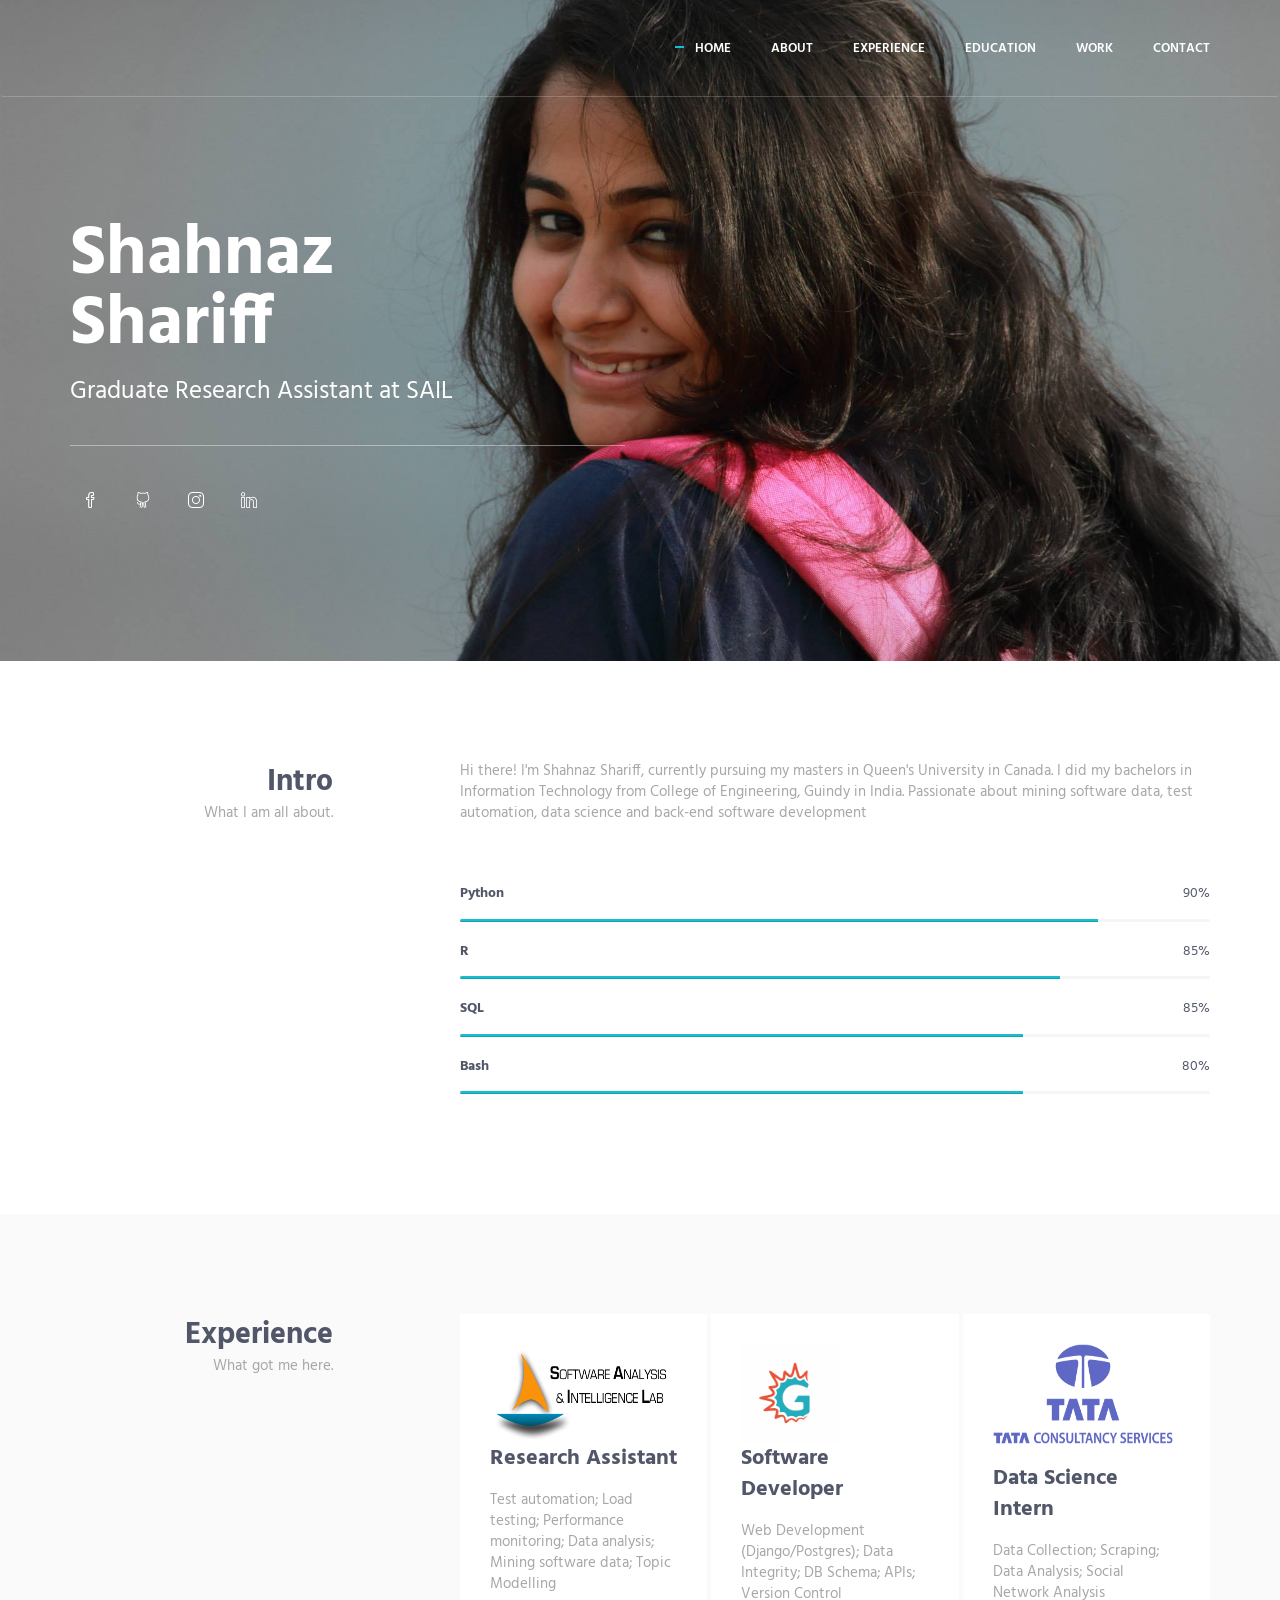
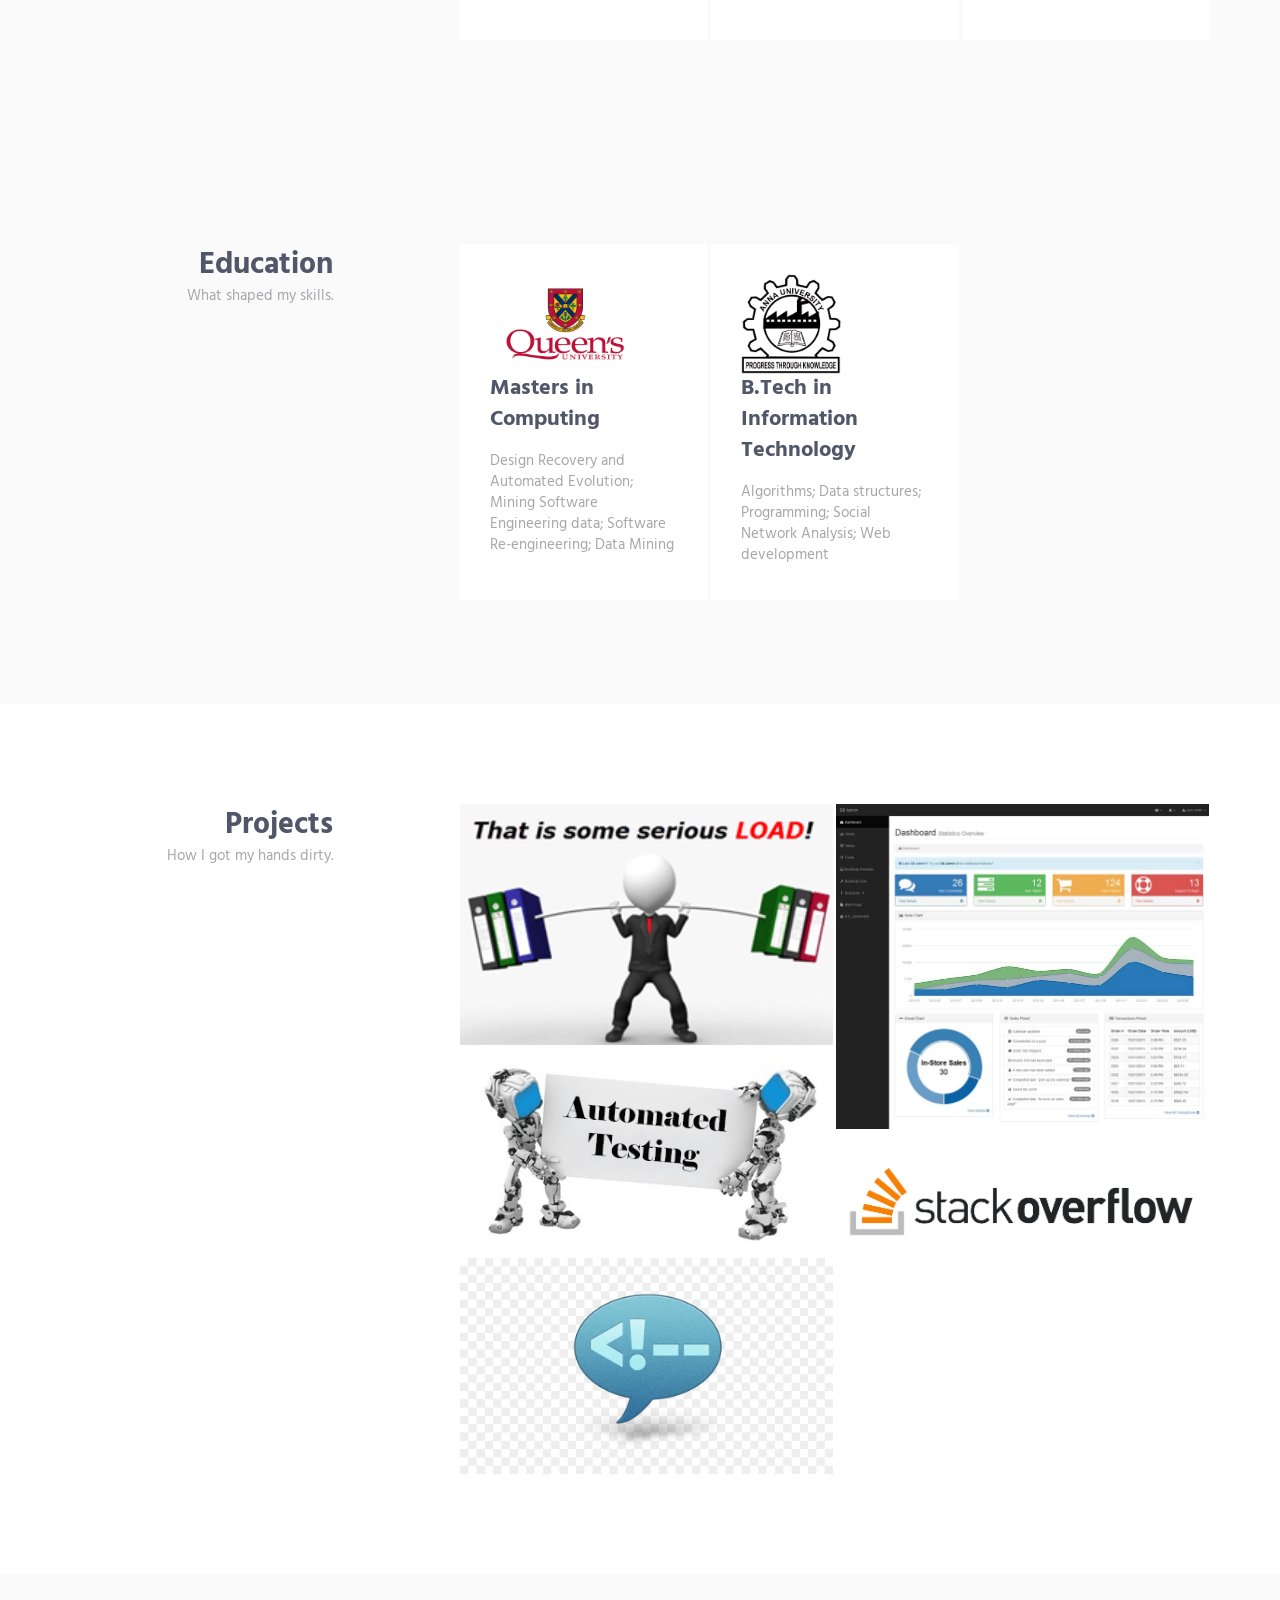
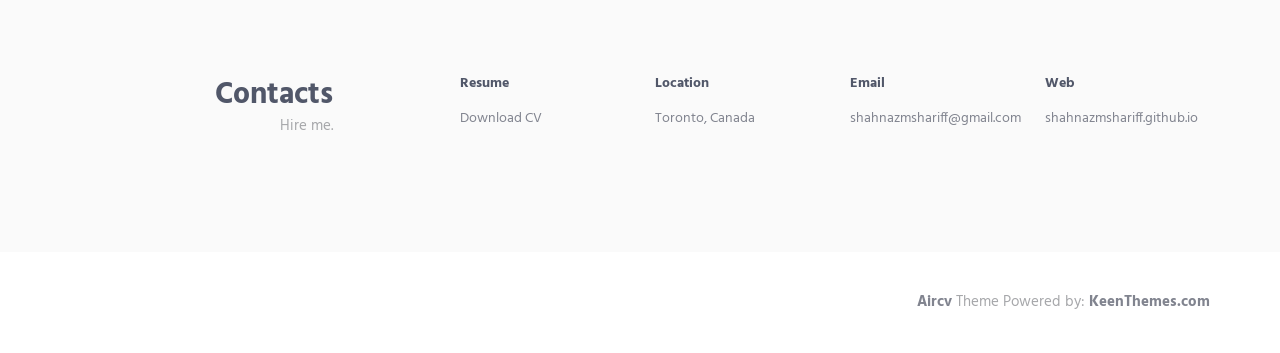
==== commit 0357184f: "change url" ====
--- a/index.html
+++ b/index.html
@@ -530,7 +530,7 @@
                                 </div>
                                 <div class="col-md-3 col-xs-6">
                                     <h5>Web</h5>
-                                    <a href="http://keenthemes.com/">shahnazmshariff.github.io</a>
+                                    <a href="https://app-dev.groweriq.ca/en-CA/login">shahnazmshariff.github.io</a>
                                 </div>
                             </div>
                         </div>
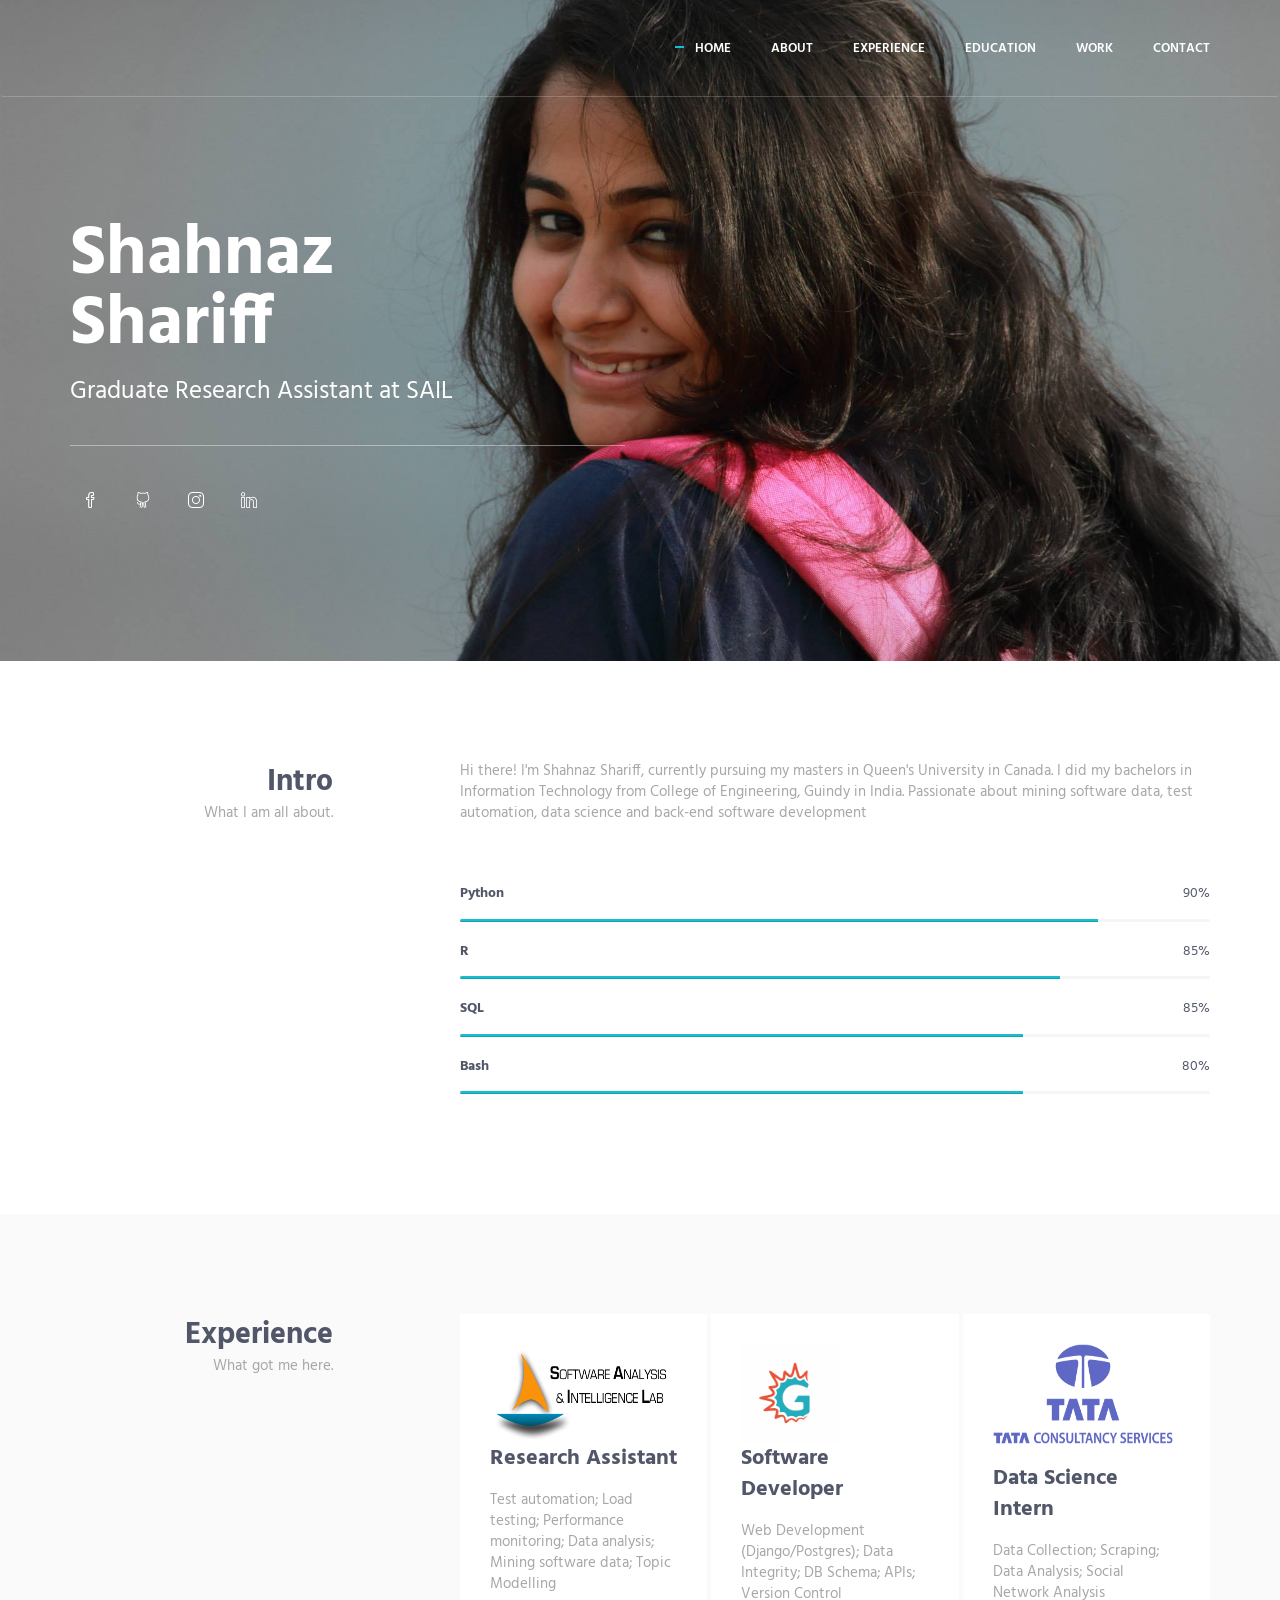
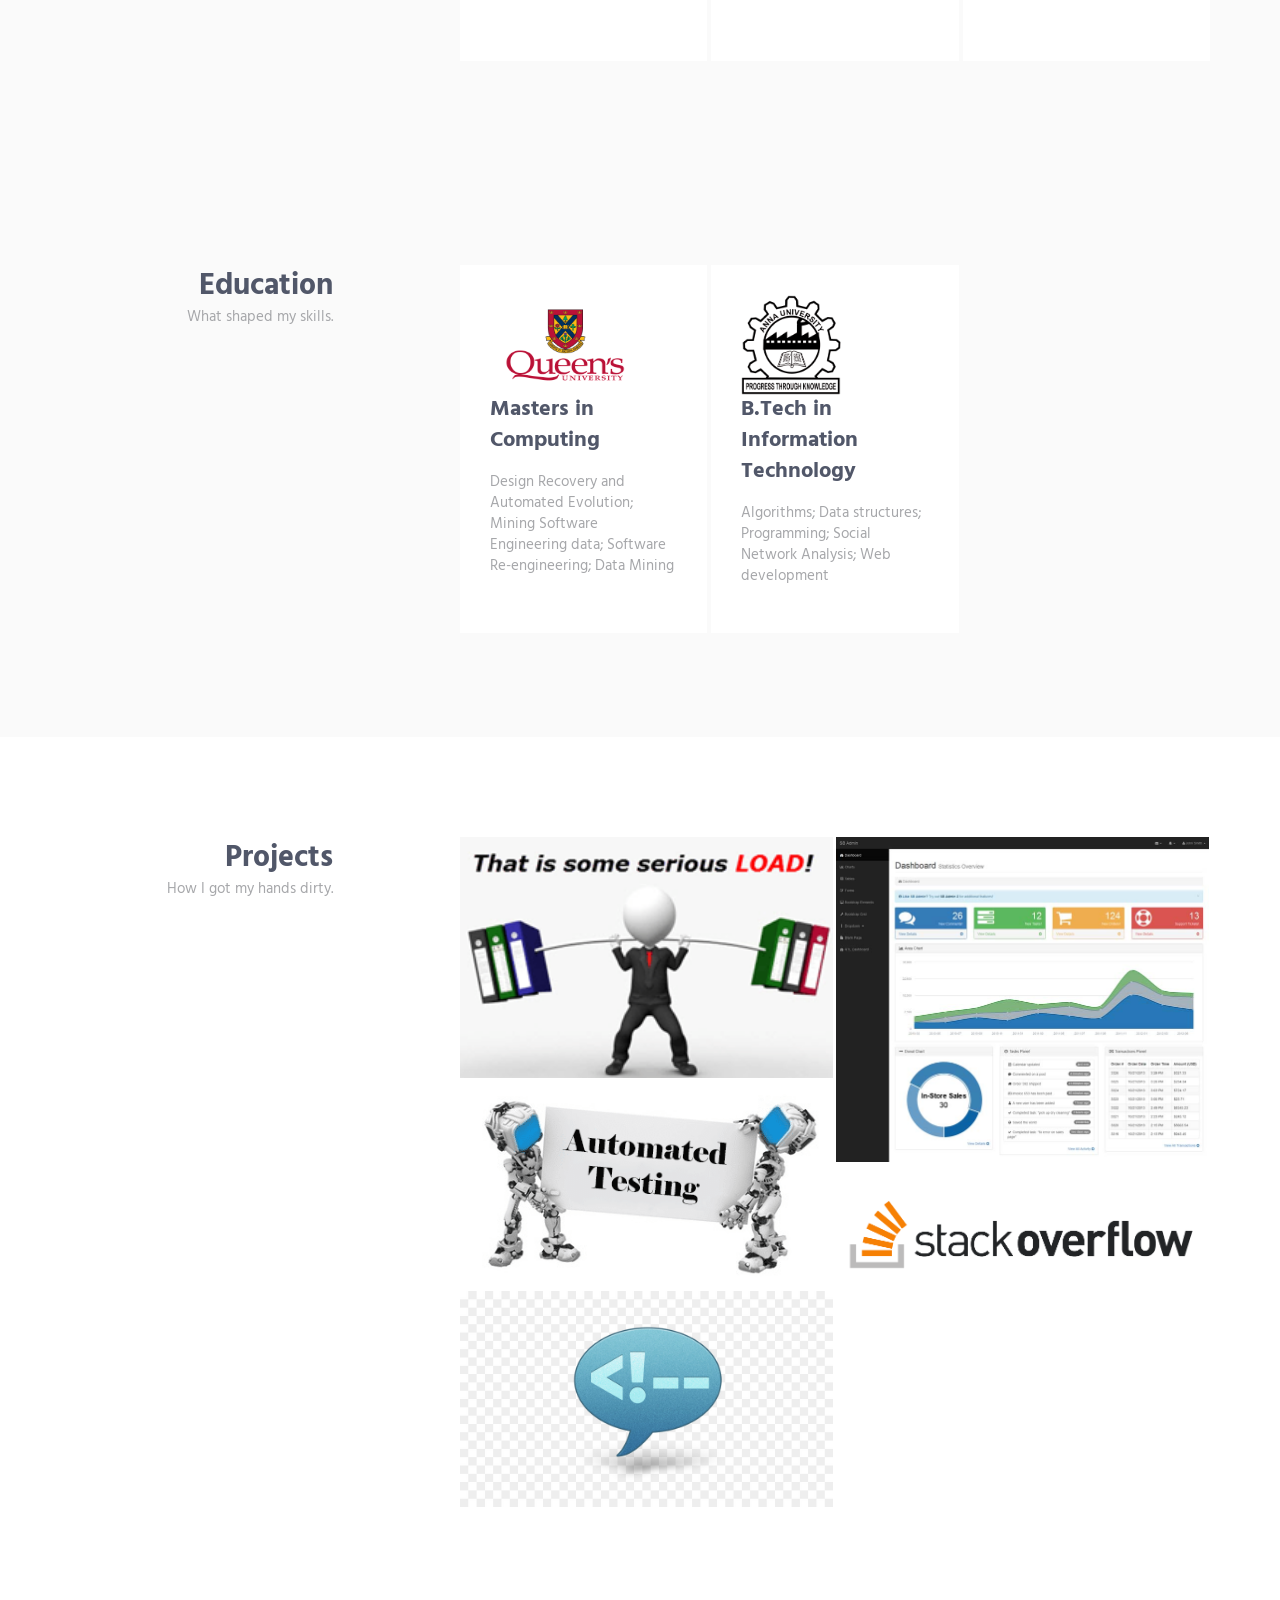
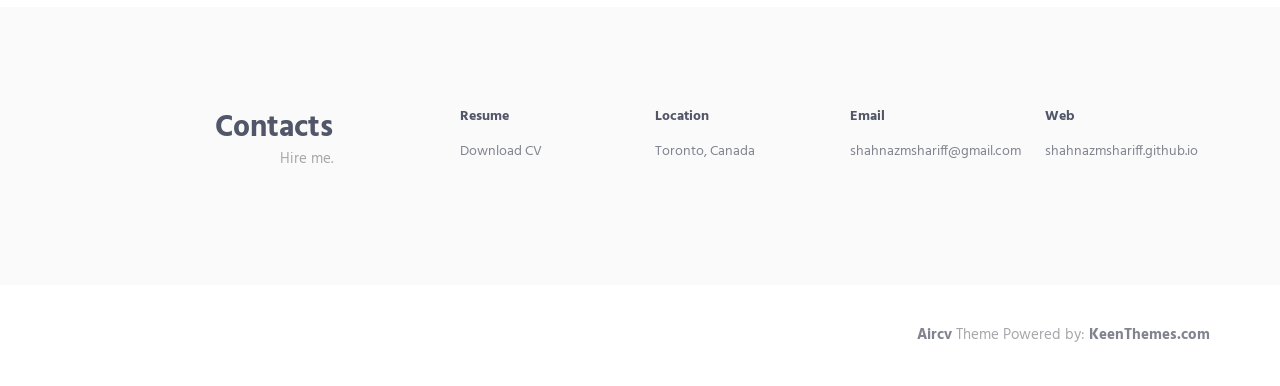
==== commit 9efca714: "change url" ====
--- a/index.html
+++ b/index.html
@@ -530,7 +530,7 @@
                                 </div>
                                 <div class="col-md-3 col-xs-6">
                                     <h5>Web</h5>
-                                    <a href="https://app-dev.groweriq.ca/en-CA/login">shahnazmshariff.github.io</a>
+                                    <a href="https://shahnazmshariff.github.io/">shahnazmshariff.github.io</a>
                                 </div>
                             </div>
                         </div>
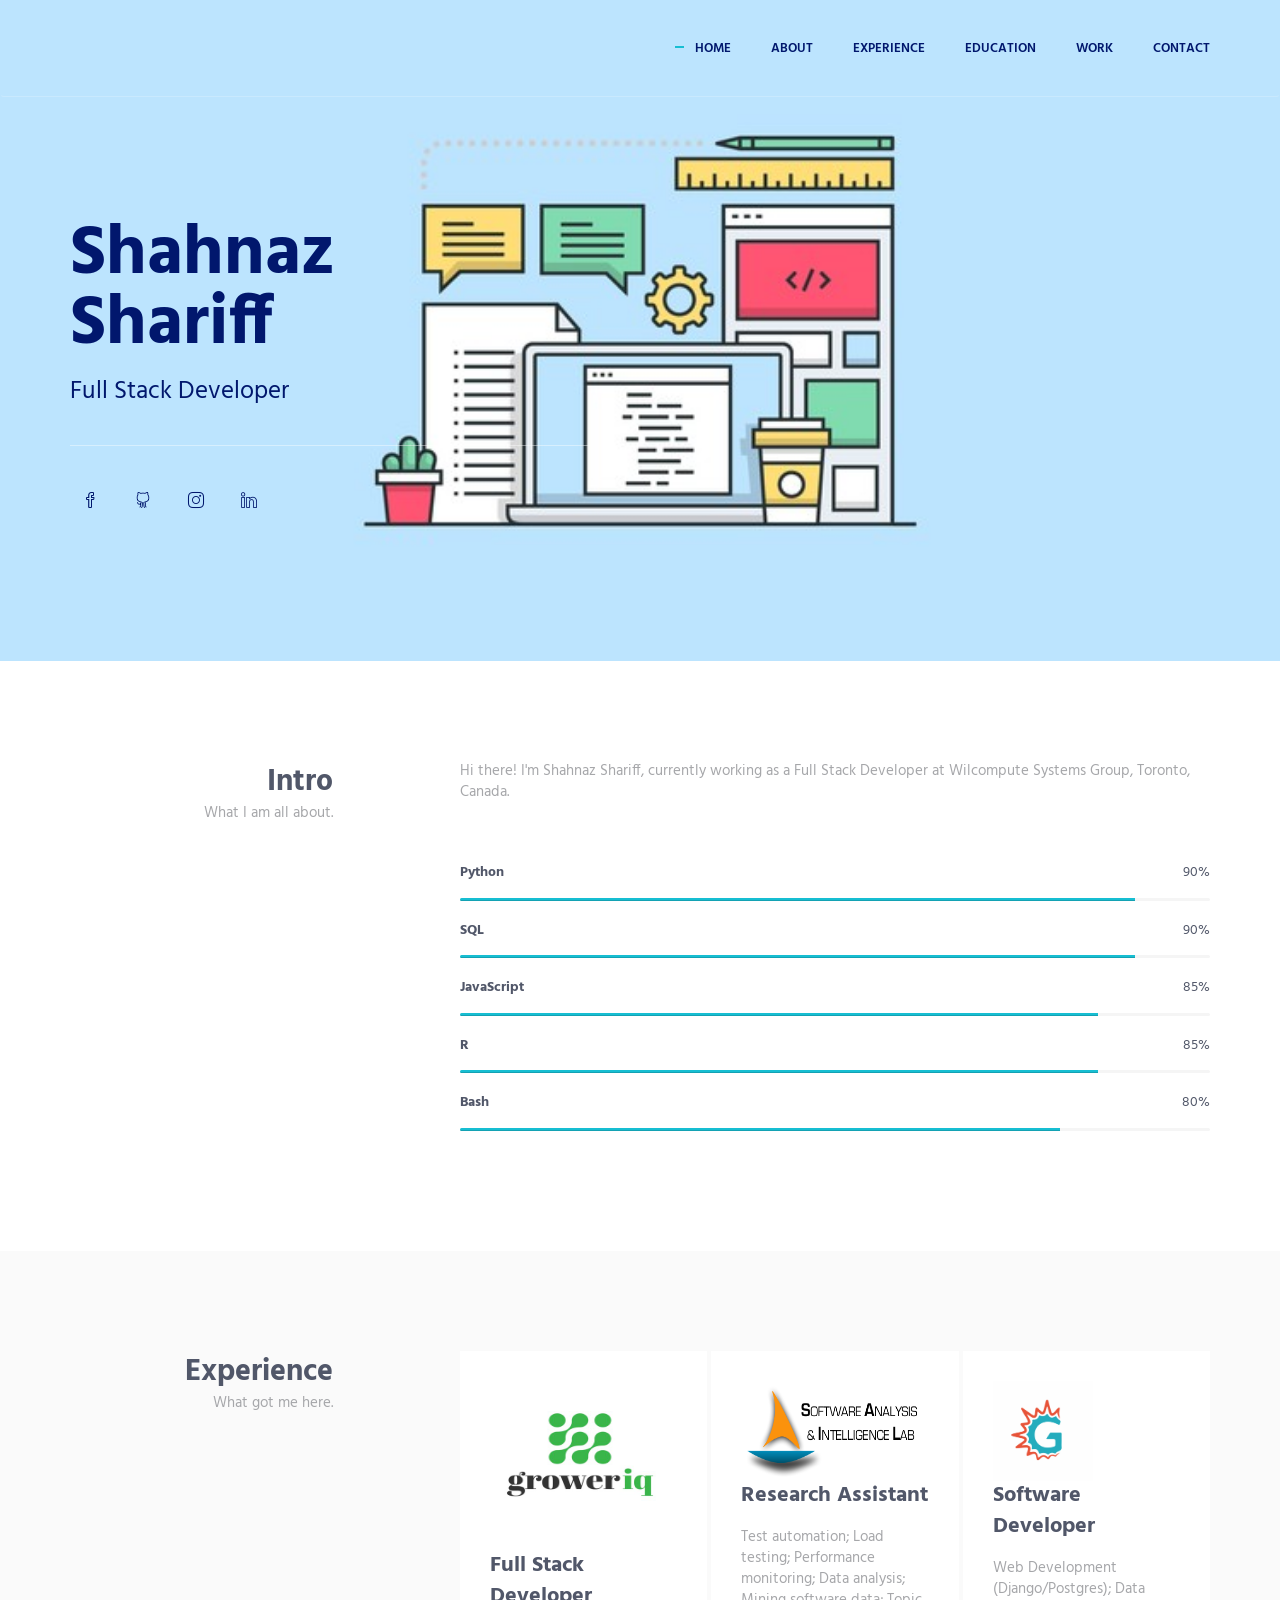
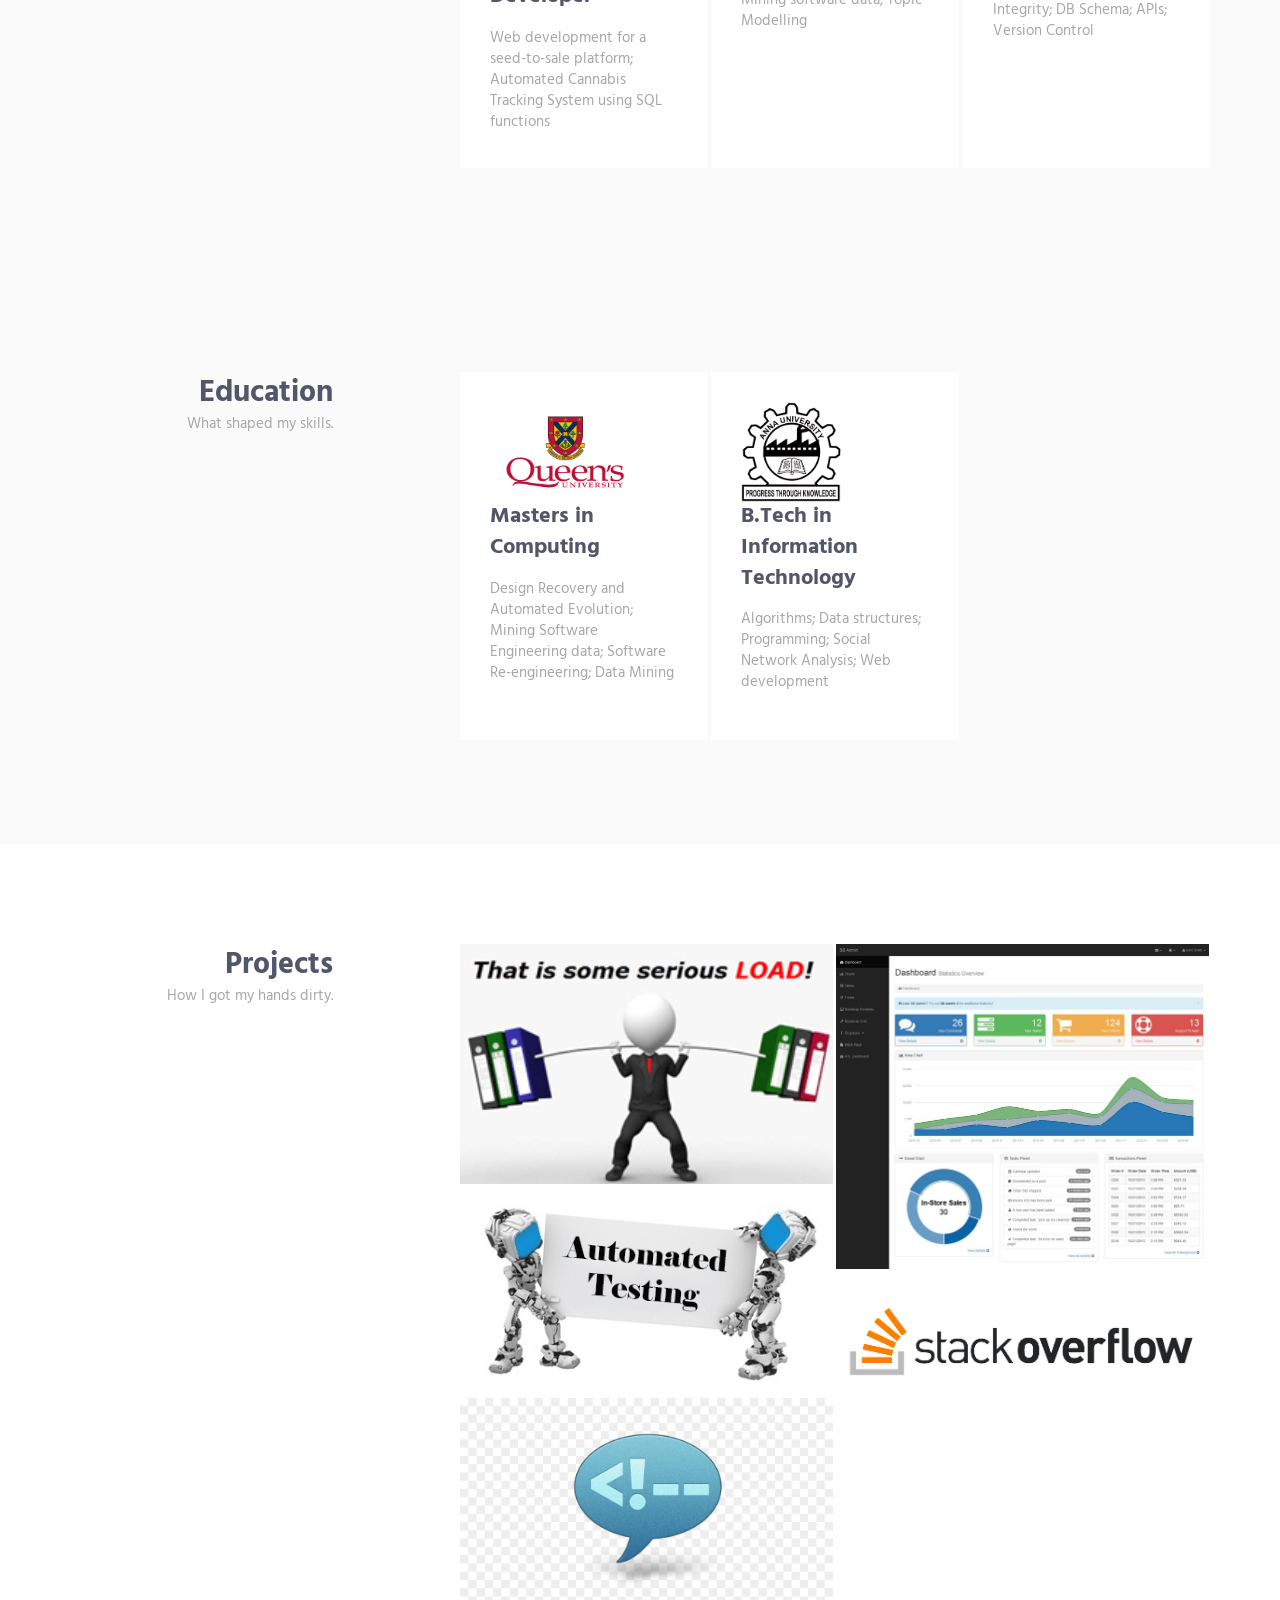
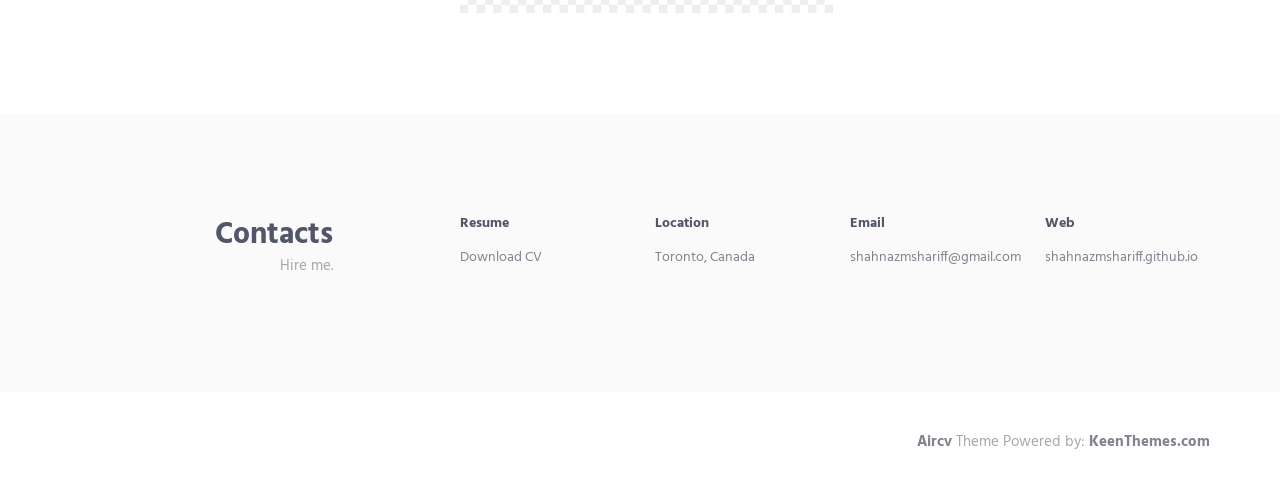
==== commit b4537634: "added new job; update bg image" ====
--- a/index.html
+++ b/index.html
@@ -82,13 +82,13 @@
         <!--========== END HEADER ==========-->
 
         <!--========== SLIDER ==========-->
-        <div class="promo-block parallax-window" data-parallax="scroll" data-image-src="img/bg_pic.jpg">
+        <div class="promo-block parallax-window" data-parallax="scroll" data-image-src="img/bg3.jpg">
             <div class="container">
                 <div class="row">
                     <div class="col-sm-6">
                         <div class="promo-block-divider">
                             <h1 class="promo-block-title">Shahnaz <br/> Shariff</h1>
-                            <p class="promo-block-text">Graduate Research Assistant at SAIL</p>
+                            <p class="promo-block-text">Full Stack Developer</p>
                         </div>
                         <ul class="list-inline">
                             <li><a href="https://www.facebook.com/shah.152" class="social-icons"><i class="icon-social-facebook"></i></a></li>
@@ -117,34 +117,38 @@
                     </div>
                     <div class="col-sm-8 col-sm-offset-1">
                         <div class="margin-b-60">
-                            <p>Hi there! I'm Shahnaz Shariff, currently pursuing my masters in Queen's University in Canada. I did my bachelors in Information Technology 
-                            from College of Engineering, Guindy in India. Passionate about mining 
-                            software data, test automation, data science and back-end software development</p>
+                            <p>Hi there! I'm Shahnaz Shariff, currently working as a Full Stack Developer at Wilcompute Systems Group, Toronto, Canada. </p>
                         </div>
 
                         <!-- Progress Box -->
                         <div class="progress-box">
                             <h5>Python <span class="color-heading pull-right">90%</span></h5>
                             <div class="progress">
+                                <div class="progress-bar bg-color-base" role="progressbar" data-width="90"></div>
+                            </div>
+                        </div>
+                        <div class="progress-box">
+                            <h5>SQL <span class="color-heading pull-right">90%</span></h5>
+                            <div class="progress">
+                                <div class="progress-bar bg-color-base" role="progressbar" data-width="90"></div>
+                            </div>
+                        </div>
+                        <div class="progress-box">
+                            <h5>JavaScript <span class="color-heading pull-right">85%</span></h5>
+                            <div class="progress">
                                 <div class="progress-bar bg-color-base" role="progressbar" data-width="85"></div>
                             </div>
                         </div>
                         <div class="progress-box">
                             <h5>R <span class="color-heading pull-right">85%</span></h5>
                             <div class="progress">
-                                <div class="progress-bar bg-color-base" role="progressbar" data-width="80"></div>
-                            </div>
-                        </div>
-                        <div class="progress-box">
-                            <h5>SQL <span class="color-heading pull-right">85%</span></h5>
-                            <div class="progress">
-                                <div class="progress-bar bg-color-base" role="progressbar" data-width="75"></div>
+                                <div class="progress-bar bg-color-base" role="progressbar" data-width="85"></div>
                             </div>
                         </div>
                         <div class="progress-box">
                             <h5>Bash <span class="color-heading pull-right">80%</span></h5>
                             <div class="progress">
-                                <div class="progress-bar bg-color-base" role="progressbar" data-width="75"></div>
+                                <div class="progress-bar bg-color-base" role="progressbar" data-width="80"></div>
                             </div>
                         </div>
                         <!-- End Progress Box -->
@@ -168,6 +172,23 @@
                         </div>
                         <div class="col-sm-8 col-sm-offset-1">
                             <div class="row row-space-2 margin-b-4">
+                                 <div class="col-md-4">
+                                     <div class="service" data-height="height"> 
+                                        <div class="service-element">
+                                           <img src="img/groweriq.jpeg" width="180" height="150" /> 
+                                        </div>
+                                        <br>
+                                        <div class="service-info">
+                                            <h3>Full Stack Developer</h3>
+                                            <p class="margin-b-5">
+                                                Web development for a
+                                                seed-to-sale platform;
+                                                Automated Cannabis Tracking System using SQL functions
+                                            </p>
+                                        </div>
+                                        <a href="https://groweriq.ca/" class="content-wrapper-link"></a>    
+                                    </div>
+                                </div>
                                 <div class="col-md-4 md-margin-b-4">
                                     <div class="service" data-height="height">
                                         <div class="service-element">
@@ -190,19 +211,6 @@
                                             <p class="margin-b-5">Web Development (Django/Postgres); Data Integrity; DB Schema; APIs; Version Control</p>
                                         </div>
                                         <a href="https://galvanizetestprep.com/" class="content-wrapper-link"></a>    
-                                    </div>
-                                </div>
-                                <div class="col-md-4">
-                                     <div class="service" data-height="height"> 
-                                        <div class="service-element">
-                                           <img src="img/tcs_logo.png" width="180" height="100" /> 
-                                        </div>
-                                        <br>
-                                        <div class="service-info">
-                                            <h3>Data Science Intern</h3>
-                                            <p class="margin-b-5">Data Collection; Scraping; Data Analysis; Social Network Analysis</p>
-                                        </div>
-                                        <a href="https://dss.tcs.com/" class="content-wrapper-link"></a>    
                                     </div>
                                 </div>
                             </div>
@@ -517,7 +525,7 @@
                             <div class="row">
                                 <div class="col-md-3 col-xs-6 md-margin-b-30">
                                     <h5>Resume</h5>
-                                    <a href="assets/Shahnaz_Shariff_Resume_QA.pdf" target="_blank" title="Download CV" class="button button-primary" data-type="document">Download CV</a>
+                                    <a href="assets/Shahnaz_Shariff_SE_Resume.pdf" target="_blank" title="Download CV" class="button button-primary" data-type="document">Download CV</a>
                                 </div>
                                 <div class="col-md-3 col-xs-6 md-margin-b-30">
                                     <h5>Location</h5>
@@ -530,7 +538,7 @@
                                 </div>
                                 <div class="col-md-3 col-xs-6">
                                     <h5>Web</h5>
-                                    <a href="https://shahnazmshariff.github.io/">shahnazmshariff.github.io</a>
+                                    <a href="http://keenthemes.com/">shahnazmshariff.github.io</a>
                                 </div>
                             </div>
                         </div>
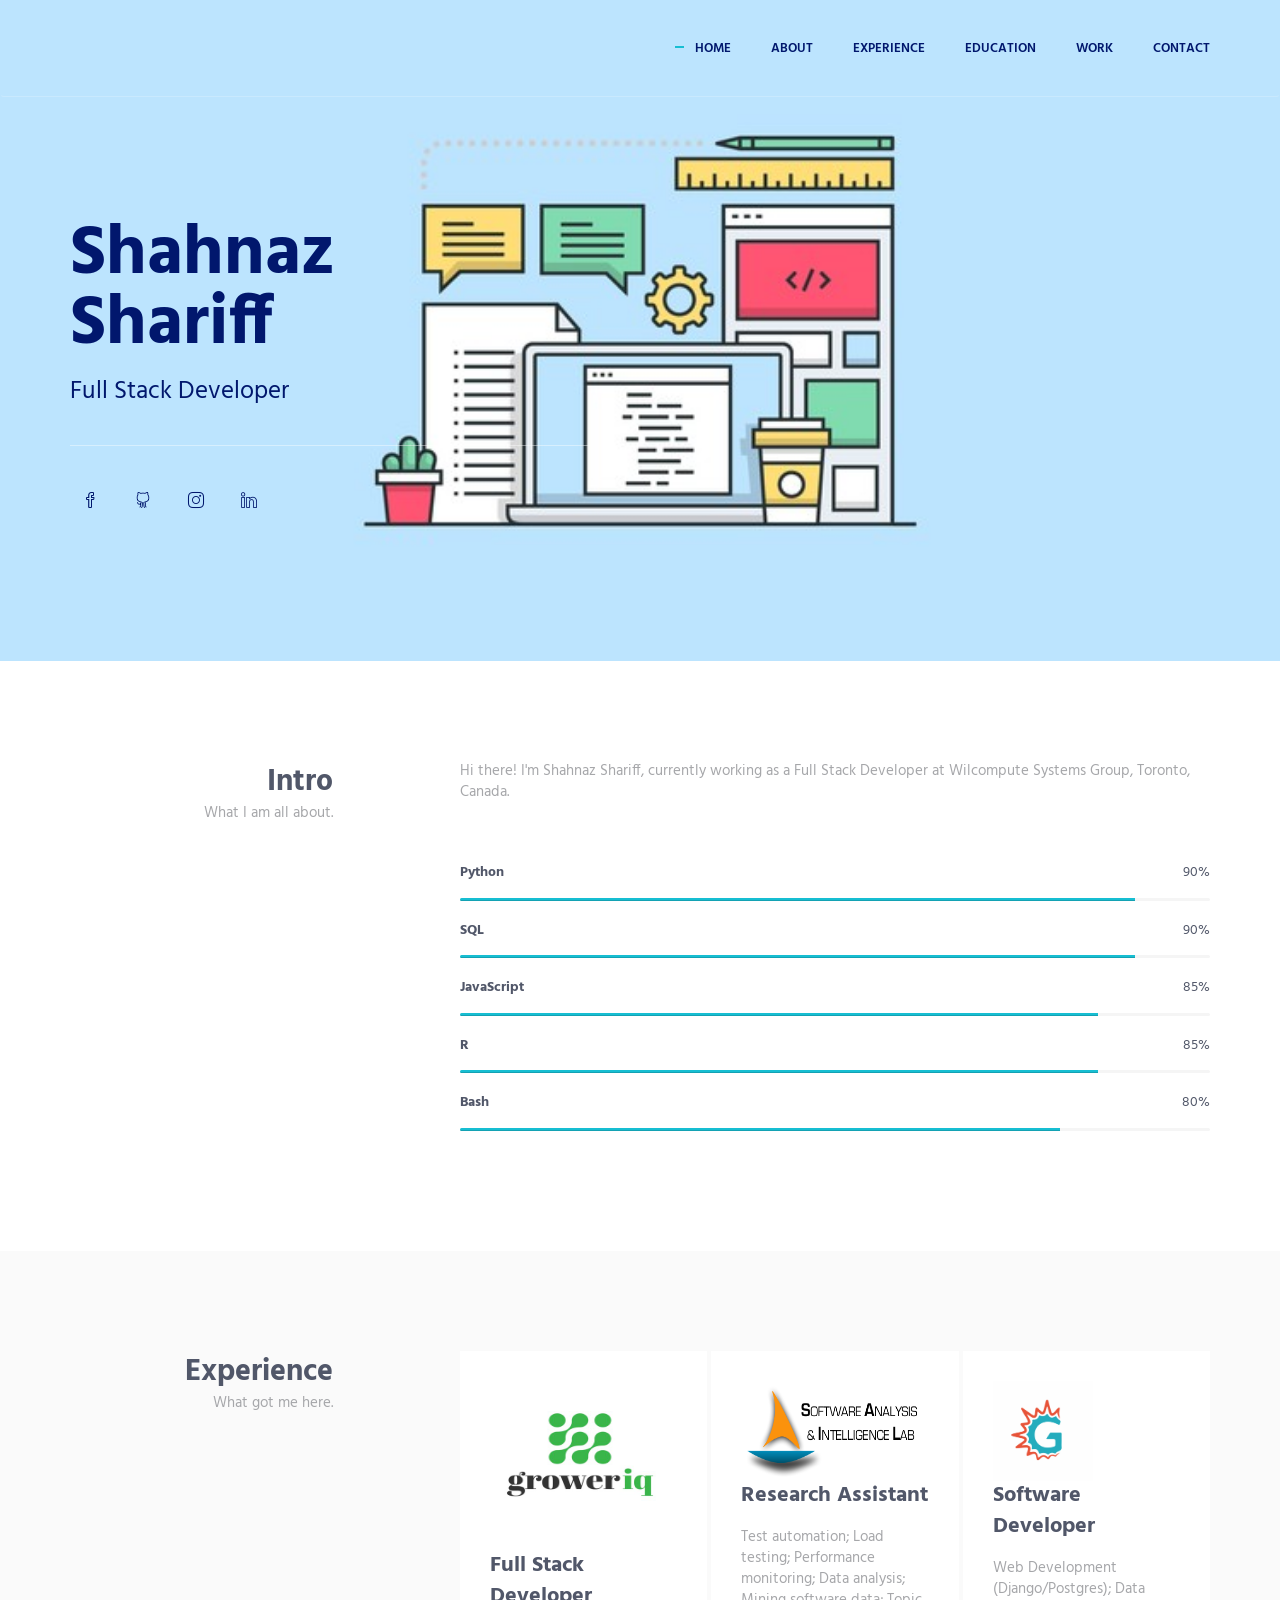
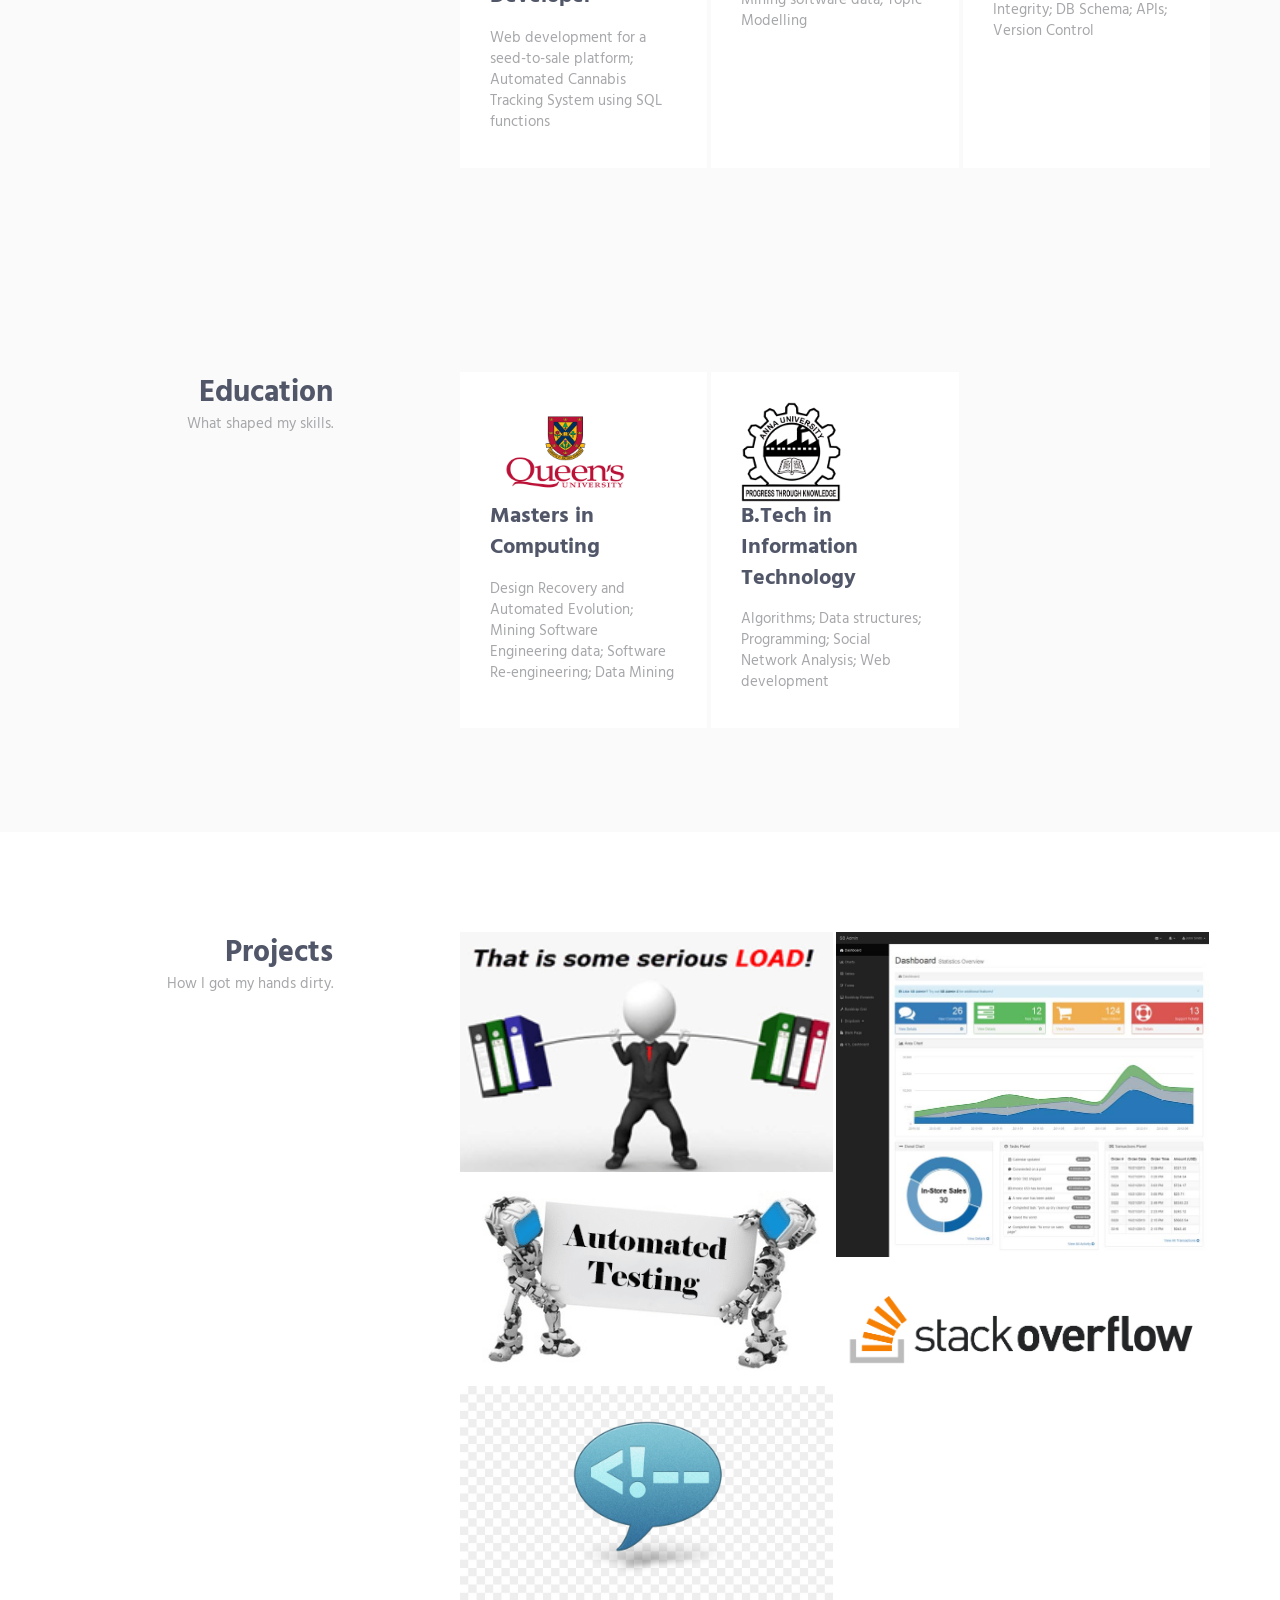
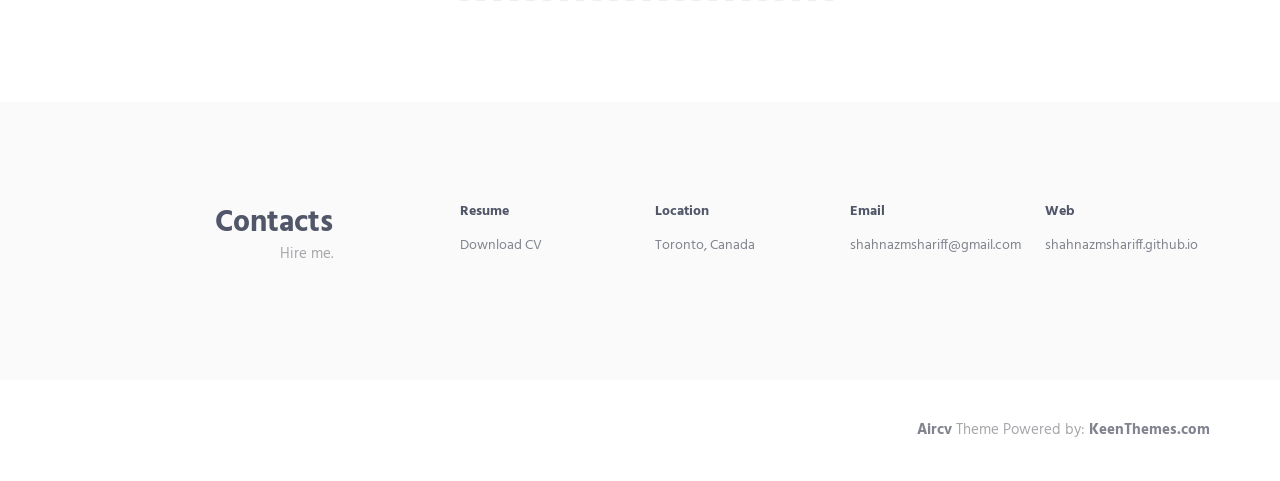
==== commit 6850cd69: "Merge branch 'master' of https://github.com/shahnazmshariff/shahnazmshariff.github.io" ====
--- a/index.html
+++ b/index.html
@@ -538,7 +538,7 @@
                                 </div>
                                 <div class="col-md-3 col-xs-6">
                                     <h5>Web</h5>
-                                    <a href="http://keenthemes.com/">shahnazmshariff.github.io</a>
+                                    <a href="https://shahnazmshariff.github.io/">shahnazmshariff.github.io</a>
                                 </div>
                             </div>
                         </div>
